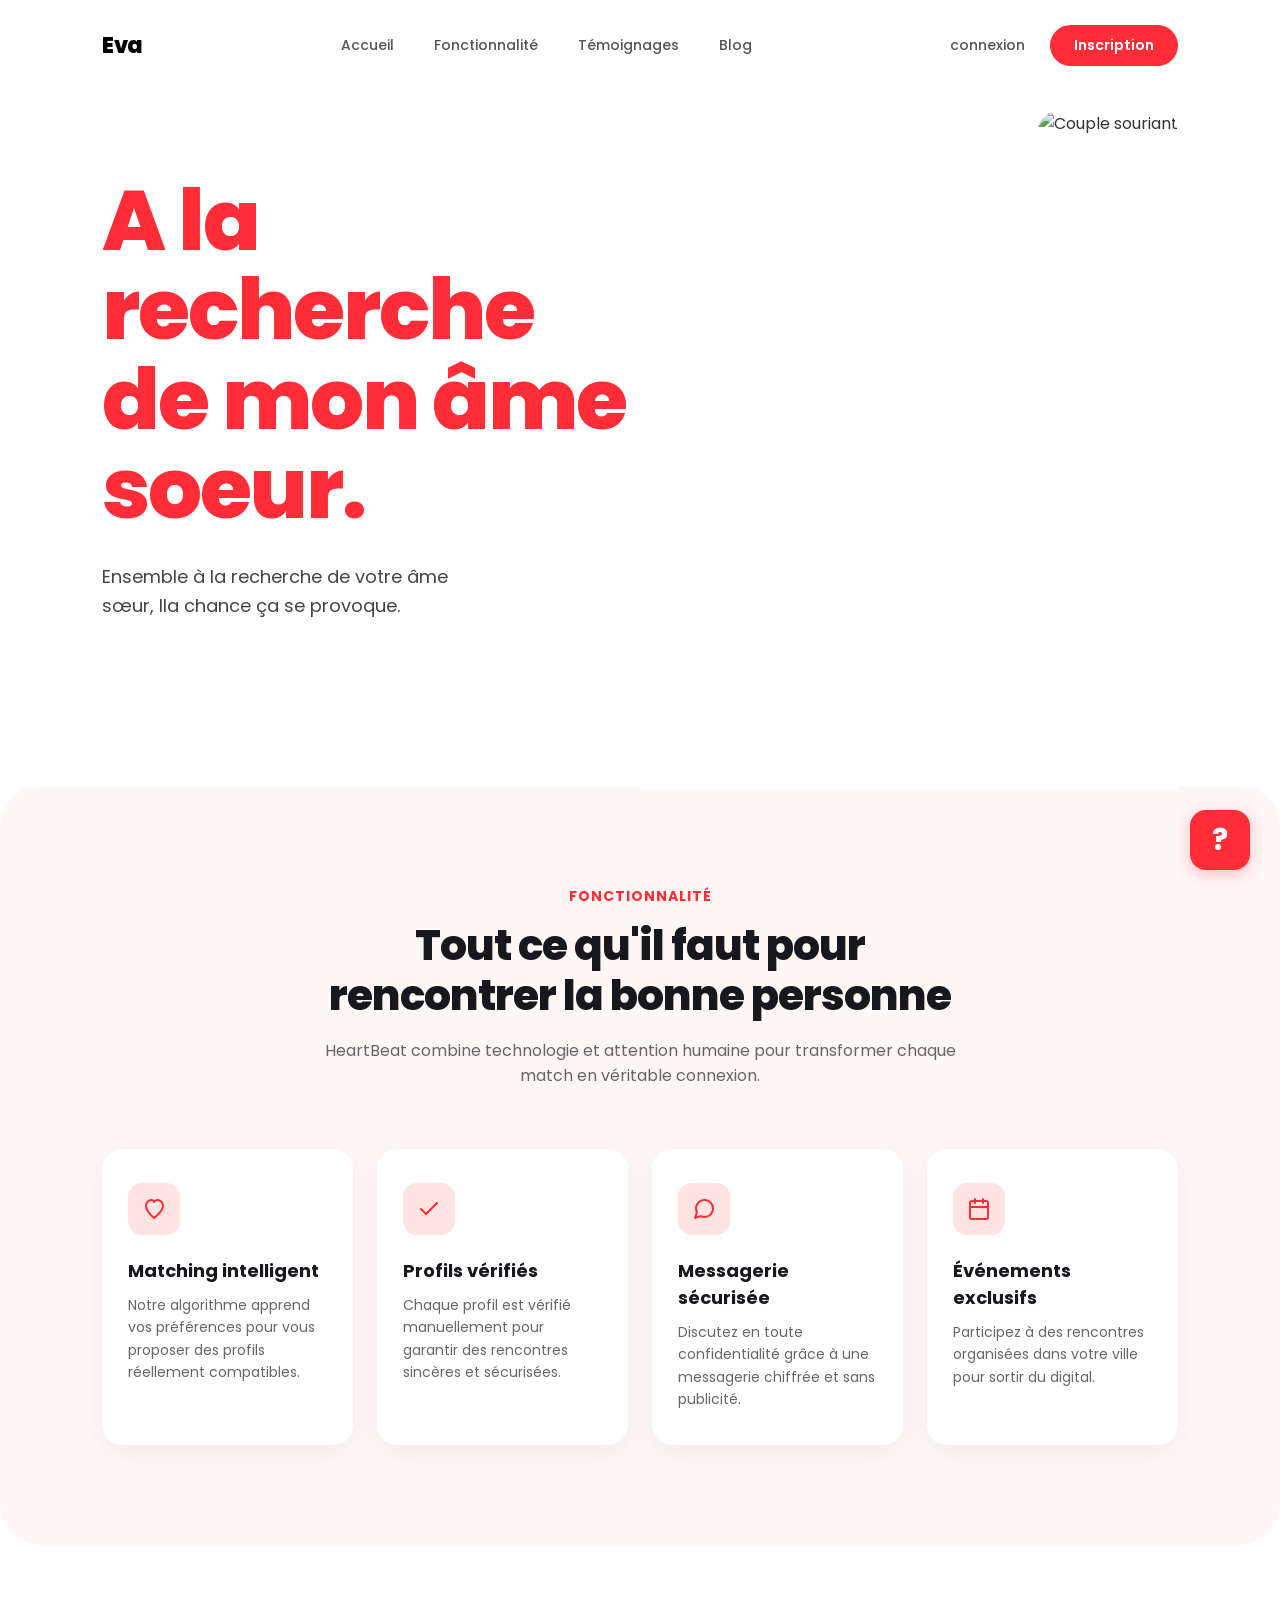
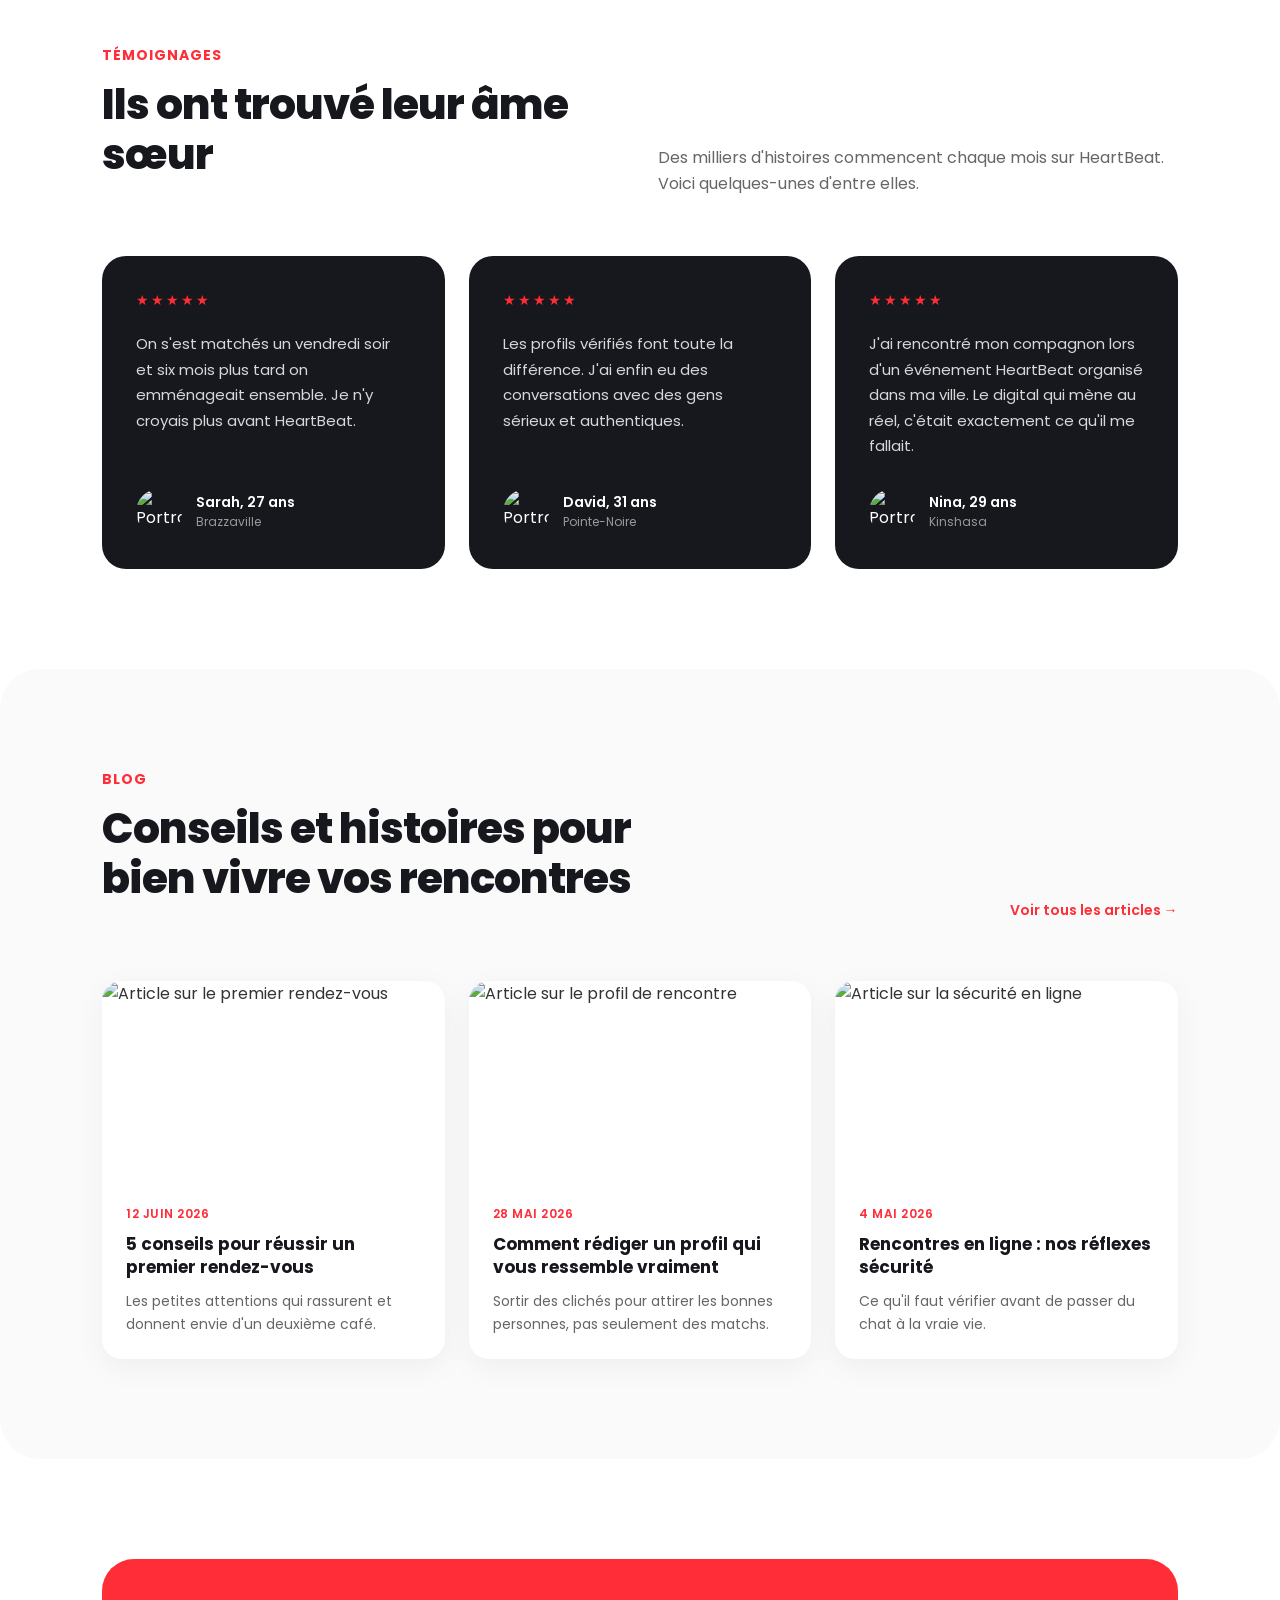
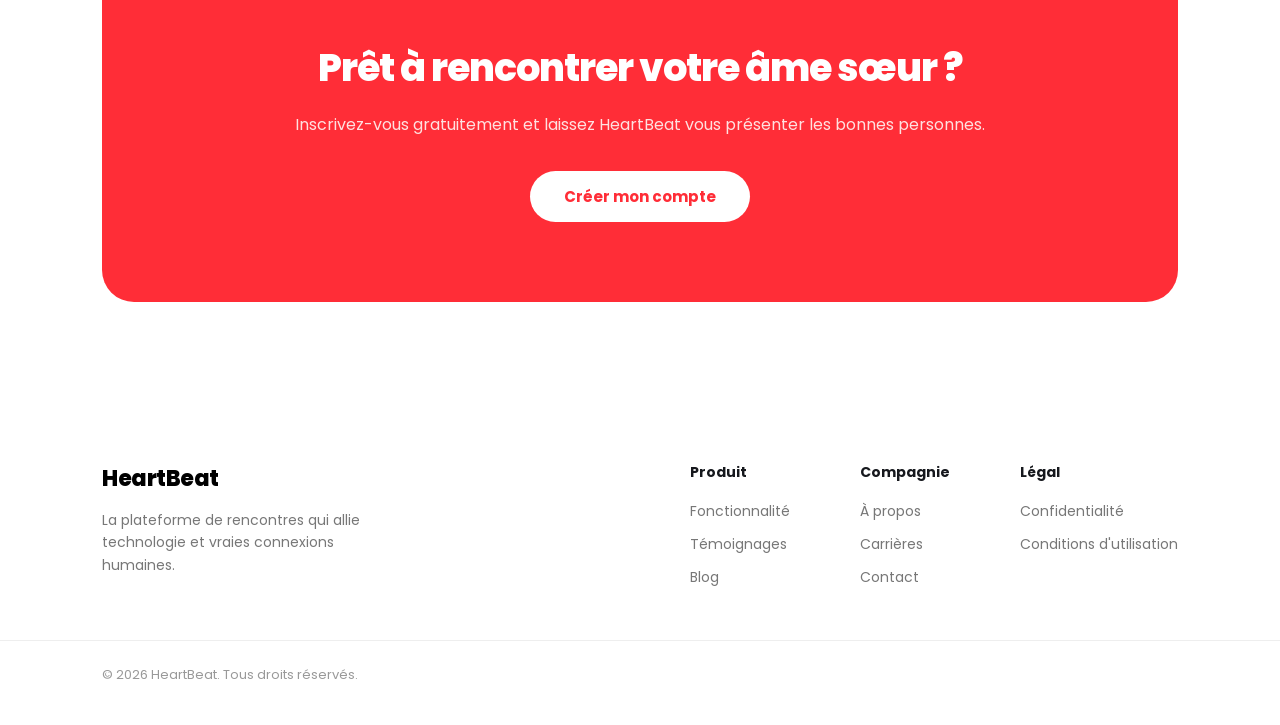
==== index.html @ 888eea22 "Premier commit" ====
<!doctype html>
<html lang="fr">
    <head>
        <meta charset="UTF-8" />
        <meta name="viewport" content="width=device-width, initial-scale=1.0" />
        <title>HeartBeat</title>

        <link rel="preconnect" href="https://fonts.googleapis.com" />
        <link rel="preconnect" href="https://fonts.gstatic.com" crossorigin />
        <link
            href="https://fonts.googleapis.com/css2?family=Poppins:wght@400;500;600;700;800&display=swap"
            rel="stylesheet"
        />

        <style>
            * {
                margin: 0;
                padding: 0;
                box-sizing: border-box;
                font-family: "Poppins", sans-serif;
            }

            html {
                scroll-behavior: smooth;
            }

            body {
                background-color: #ffffff;
                color: #333;
                overflow-x: hidden;
                cursor:
                    url("data:image/svg+xml,%3Csvg xmlns='http://www.w3.org/2000/svg' width='24' height='24' viewBox='0 0 24 24' fill='none' stroke='red' stroke-width='2' stroke-linecap='round' stroke-linejoin='round'%3E%3Cpath transform='rotate(140 12 12)' d='M20.84 4.61a5.5 5.5 0 0 0-7.78 0L12 5.67l-1.06-1.06a5.5 5.5 0 0 0-7.78 7.78l1.06 1.06L12 21.23l7.78-7.78 1.06-1.06a5.5 5.5 0 0 0 0-7.78z'/%3E%3C/svg%3E")
                        2 2,
                    auto, pointer;
            }

            body:active {
                cursor:
                    url("data:image/svg+xml,%3Csvg xmlns='http://www.w3.org/2000/svg' width='24' height='24' viewBox='0 0 24 24' fill='red' stroke='red' stroke-width='2' stroke-linecap='round' stroke-linejoin='round'%3E%3Cpath transform='rotate(140 12 12)' d='M20.84 4.61a5.5 5.5 0 0 0-7.78 0L12 5.67l-1.06-1.06a5.5 5.5 0 0 0-7.78 7.78l1.06 1.06L12 21.23l7.78-7.78 1.06-1.06a5.5 5.5 0 0 0 0-7.78z'/%3E%3C/svg%3E")
                        2 2,
                    auto;
            }

            header {
                display: flex;
                justify-content: space-between;
                align-items: center;
                padding: 25px 8%;
                max-width: 1600px;
                margin: 0 auto;
            }

            .logo {
                font-size: 22px;
                font-weight: 800;
                color: #000;
                letter-spacing: -0.5px;
            }

            .nav-links {
                display: flex;
                gap: 40px;
            }

            .nav-links a {
                text-decoration: none;
                color: #555;
                font-size: 14px;
                font-weight: 500;
                transition: color 0.3s ease;
            }

            .nav-links a:hover {
                color: #ff2d37;
            }

            .auth-buttons {
                display: flex;
                align-items: center;
                gap: 25px;
            }

            .auth-buttons .login {
                text-decoration: none;
                color: #555;
                font-size: 14px;
                font-weight: 500;
            }

            .auth-buttons .signup {
                text-decoration: none;
                background-color: #ff2d37;
                color: #fff;
                padding: 10px 24px;
                border-radius: 30px;
                font-size: 14px;
                font-weight: 600;
                transition: background-color 0.3s ease;
            }

            .auth-buttons .signup:hover {
                background-color: #e0222b;
            }

            .hero {
                display: flex;
                align-items: center;
                justify-content: space-between;
                padding: 20px 8% 0 8%;
                max-width: 1600px;
                margin: 0 auto;
                position: relative;
            }

            .hero-content {
                flex: 1;
                max-width: 600px;
                padding-bottom: 100px;
            }

            .hero-content h1 {
                font-size: 85px;
                font-weight: 800;
                color: #ff2d37;
                line-height: 1.05;
                letter-spacing: -2px;
                margin-bottom: 30px;
            }

            .hero-content p {
                font-size: 18px;
                color: #444;
                line-height: 1.6;
                font-weight: 400;
            }

            .hero-image-container {
                flex: 1;
                display: flex;
                justify-content: flex-end;
                position: relative;
                height: 75vh;
            }

            .hero-image-container img {
                max-height: 100%;
                object-fit: cover;
                content: url("https://cdn-za.icons8.com/neKSgSyXSku7Gi4IZp4KEA/P7L9Jya-h0ueso0XrpA5bQ/Group.png");
                border-radius: 20px;
            }

            .gradient-fade {
                position: absolute;
                bottom: -5px;
                left: 0;
                width: 100%;
                height: 40%;
                background: linear-gradient(
                    to bottom,
                    rgba(255, 255, 255, 0) 0%,
                    rgba(255, 255, 255, 1) 85%
                );
                pointer-events: none;
            }

            .help-button {
                position: fixed;
                bottom: 30px;
                right: 30px;
                width: 60px;
                height: 60px;
                background-color: #ff2d37;
                color: white;
                border-radius: 16px;
                display: flex;
                justify-content: center;
                align-items: center;
                font-size: 30px;
                font-weight: 700;
                cursor: pointer;
                box-shadow: 0 4px 15px rgba(255, 45, 55, 0.3);
                transition: transform 0.2s ease;
                z-index: 50;
            }

            .help-button:hover {
                transform: scale(1.05);
            }

            section {
                max-width: 1600px;
                margin: 0 auto;
                padding: 100px 8%;
            }

            .section-eyebrow {
                color: #ff2d37;
                font-size: 14px;
                font-weight: 700;
                letter-spacing: 1px;
                text-transform: uppercase;
                margin-bottom: 14px;
            }

            .section-title {
                font-size: 42px;
                font-weight: 800;
                color: #16181d;
                letter-spacing: -1px;
                max-width: 620px;
                line-height: 1.2;
                margin-bottom: 16px;
            }

            .section-subtitle {
                font-size: 16px;
                color: #666;
                max-width: 520px;
                line-height: 1.6;
                font-weight: 400;
            }

            .features {
                background-color: #fff6f6;
                border-radius: 40px;
            }

            .features-header {
                text-align: center;
                margin: 0 auto 60px auto;
                display: flex;
                flex-direction: column;
                align-items: center;
            }

            .features-header .section-title,
            .features-header .section-subtitle {
                max-width: 640px;
            }

            .features-grid {
                display: grid;
                grid-template-columns: repeat(4, 1fr);
                gap: 24px;
            }

            .feature-card {
                background-color: #fff;
                border-radius: 20px;
                padding: 34px 26px;
                box-shadow: 0 8px 30px rgba(22, 24, 29, 0.05);
                transition: transform 0.25s ease;
            }

            .feature-card:hover {
                transform: translateY(-6px);
            }

            .feature-icon {
                width: 52px;
                height: 52px;
                border-radius: 14px;
                background-color: #ffe4e2;
                display: flex;
                align-items: center;
                justify-content: center;
                margin-bottom: 22px;
            }

            .feature-icon svg {
                width: 24px;
                height: 24px;
                stroke: #ff2d37;
            }

            .feature-card h3 {
                font-size: 18px;
                font-weight: 700;
                color: #16181d;
                margin-bottom: 10px;
            }

            .feature-card p {
                font-size: 14px;
                color: #666;
                line-height: 1.6;
                font-weight: 400;
            }

            .testimonials-header {
                display: flex;
                justify-content: space-between;
                align-items: flex-end;
                margin-bottom: 60px;
                gap: 20px;
            }

            .testimonials-grid {
                display: grid;
                grid-template-columns: repeat(3, 1fr);
                gap: 24px;
            }

            .testimonial-card {
                background-color: #16181d;
                border-radius: 24px;
                padding: 34px;
                color: #fff;
                display: flex;
                flex-direction: column;
                justify-content: space-between;
            }

            .testimonial-stars {
                color: #ff2d37;
                font-size: 14px;
                letter-spacing: 2px;
                margin-bottom: 20px;
            }

            .testimonial-quote {
                font-size: 15px;
                line-height: 1.7;
                font-weight: 400;
                color: #d7d8da;
                margin-bottom: 30px;
            }

            .testimonial-author {
                display: flex;
                align-items: center;
                gap: 14px;
            }

            .testimonial-author img {
                width: 46px;
                height: 46px;
                border-radius: 50%;
                object-fit: cover;
            }

            .testimonial-author-name {
                font-size: 14px;
                font-weight: 600;
                color: #fff;
            }

            .testimonial-author-role {
                font-size: 12px;
                color: #999;
            }

            .blog {
                background-color: #fafafa;
                border-radius: 40px;
            }

            .blog-header {
                display: flex;
                justify-content: space-between;
                align-items: flex-end;
                margin-bottom: 60px;
                gap: 20px;
            }

            .blog-link {
                text-decoration: none;
                color: #ff2d37;
                font-size: 14px;
                font-weight: 600;
                white-space: nowrap;
            }

            .blog-grid {
                display: grid;
                grid-template-columns: repeat(3, 1fr);
                gap: 24px;
            }

            .blog-card {
                background-color: #fff;
                border-radius: 20px;
                overflow: hidden;
                box-shadow: 0 8px 30px rgba(22, 24, 29, 0.05);
                text-decoration: none;
                color: inherit;
                display: block;
                transition: transform 0.25s ease;
            }

            .blog-card:hover {
                transform: translateY(-6px);
            }

            .blog-card img {
                width: 100%;
                height: 200px;
                object-fit: cover;
                display: block;
            }

            .blog-card-body {
                padding: 24px;
            }

            .blog-date {
                font-size: 12px;
                color: #ff2d37;
                font-weight: 600;
                text-transform: uppercase;
                letter-spacing: 0.5px;
                margin-bottom: 10px;
            }

            .blog-card h3 {
                font-size: 17px;
                font-weight: 700;
                color: #16181d;
                line-height: 1.4;
                margin-bottom: 10px;
            }

            .blog-card p {
                font-size: 14px;
                color: #666;
                line-height: 1.6;
                font-weight: 400;
            }

            .cta {
                background-color: #ff2d37;
                border-radius: 32px;
                padding: 80px 8%;
                text-align: center;
                color: #fff;
            }

            .cta h2 {
                font-size: 38px;
                font-weight: 800;
                letter-spacing: -1px;
                margin-bottom: 16px;
            }

            .cta p {
                font-size: 16px;
                font-weight: 400;
                color: #ffe1e0;
                margin-bottom: 34px;
            }

            .cta .signup {
                text-decoration: none;
                background-color: #fff;
                color: #ff2d37;
                padding: 14px 34px;
                border-radius: 30px;
                font-size: 15px;
                font-weight: 700;
                display: inline-block;
                transition: transform 0.2s ease;
            }

            .cta .signup:hover {
                transform: scale(1.04);
            }

            footer {
                max-width: 1600px;
                margin: 0 auto;
                padding: 60px 8% 40px 8%;
                display: flex;
                justify-content: space-between;
                gap: 40px;
                flex-wrap: wrap;
            }

            .footer-brand {
                max-width: 280px;
            }

            .footer-brand p {
                font-size: 14px;
                color: #777;
                line-height: 1.6;
                margin-top: 14px;
            }

            .footer-columns {
                display: flex;
                gap: 70px;
            }

            .footer-col h4 {
                font-size: 14px;
                font-weight: 700;
                color: #16181d;
                margin-bottom: 18px;
            }

            .footer-col a {
                display: block;
                text-decoration: none;
                color: #777;
                font-size: 14px;
                margin-bottom: 12px;
                font-weight: 400;
            }

            .footer-col a:hover {
                color: #ff2d37;
            }

            .footer-bottom {
                max-width: 1600px;
                margin: 0 auto;
                padding: 24px 8% 40px 8%;
                border-top: 1px solid #eee;
                font-size: 13px;
                color: #999;
            }

            @media (max-width: 1024px) {
                .hero-content h1 {
                    font-size: 60px;
                }
                .hero-image-container {
                    height: 50vh;
                }
                .features-grid {
                    grid-template-columns: repeat(2, 1fr);
                }
                .testimonials-grid {
                    grid-template-columns: 1fr;
                }
                .blog-grid {
                    grid-template-columns: 1fr;
                }
                .section-title {
                    font-size: 32px;
                }
                footer {
                    flex-direction: column;
                }
            }

            @media (max-width: 640px) {
                .features-grid {
                    grid-template-columns: 1fr;
                }
            }
        </style>
    </head>
    <body>
        <header>
            <div class="logo">Eva</div>
            <nav class="nav-links">
                <a href="#accueil">Accueil</a>
                <a href="#fonctionnalite">Fonctionnalité</a>
                <a href="#temoignages">Témoignages</a>
                <a href="#blog">Blog</a>
            </nav>
            <div class="auth-buttons">
                <a href="#" class="login">connexion</a>
                <a href="./src/page/form.html" class="signup">Inscription</a>
            </div>
        </header>

        <main class="hero" id="accueil">
            <div class="hero-content">
                <h1>A la recherche<br />de mon âme<br />soeur.</h1>
                <p>
                    Ensemble à la recherche de votre âme<br />sœur, lla chance
                    ça se provoque.
                </p>
            </div>

            <div class="hero-image-container">
                <img
                    src="https://cdn-za.icons8.com/neKSgSyXSku7Gi4IZp4KEA/P7L9Jya-h0ueso0XrpA5bQ/Group.png"
                    alt="Couple souriant"
                />
                <div class="gradient-fade"></div>
            </div>
        </main>

        <section class="features" id="fonctionnalite">
            <div class="features-header">
                <div class="section-eyebrow">Fonctionnalité</div>
                <h2 class="section-title">
                    Tout ce qu'il faut pour rencontrer la bonne personne
                </h2>
                <p class="section-subtitle">
                    HeartBeat combine technologie et attention humaine pour
                    transformer chaque match en véritable connexion.
                </p>
            </div>

            <div class="features-grid">
                <div class="feature-card">
                    <div class="feature-icon">
                        <svg
                            viewBox="0 0 24 24"
                            fill="none"
                            stroke-width="2"
                            stroke-linecap="round"
                            stroke-linejoin="round"
                        >
                            <path
                                d="M12 21C12 21 4 14.5 4 8.8C4 5.6 6.5 3 9.5 3C11 3 12.3 3.7 12 5C12.7 3.7 14 3 15.5 3C18.5 3 21 5.6 21 8.8C21 14.5 12 21 12 21Z"
                            />
                        </svg>
                    </div>
                    <h3>Matching intelligent</h3>
                    <p>
                        Notre algorithme apprend vos préférences pour vous
                        proposer des profils réellement compatibles.
                    </p>
                </div>

                <div class="feature-card">
                    <div class="feature-icon">
                        <svg
                            viewBox="0 0 24 24"
                            fill="none"
                            stroke-width="2"
                            stroke-linecap="round"
                            stroke-linejoin="round"
                        >
                            <path d="M20 6L9 17L4 12" />
                        </svg>
                    </div>
                    <h3>Profils vérifiés</h3>
                    <p>
                        Chaque profil est vérifié manuellement pour garantir des
                        rencontres sincères et sécurisées.
                    </p>
                </div>

                <div class="feature-card">
                    <div class="feature-icon">
                        <svg
                            viewBox="0 0 24 24"
                            fill="none"
                            stroke-width="2"
                            stroke-linecap="round"
                            stroke-linejoin="round"
                        >
                            <path
                                d="M21 11.5C21.0034 12.8199 20.6951 14.1219 20.1 15.3C19.3944 16.7118 18.3098 17.8992 16.9674 18.7293C15.6251 19.5594 14.0782 19.9994 12.5 20C11.1801 20.0035 9.87812 19.6951 8.7 19.1L3 21L4.9 15.3C4.30493 14.1219 3.99656 12.8199 4 11.5C4.00061 9.92176 4.44061 8.37485 5.27072 7.03258C6.10083 5.6903 7.28825 4.6056 8.7 3.9C9.87812 3.30493 11.1801 2.99656 12.5 3H13C15.0843 3.11499 17.053 3.99476 18.5291 5.47089C20.0052 6.94703 20.885 8.91568 21 11V11.5Z"
                            />
                        </svg>
                    </div>
                    <h3>Messagerie sécurisée</h3>
                    <p>
                        Discutez en toute confidentialité grâce à une messagerie
                        chiffrée et sans publicité.
                    </p>
                </div>

                <div class="feature-card">
                    <div class="feature-icon">
                        <svg
                            viewBox="0 0 24 24"
                            fill="none"
                            stroke-width="2"
                            stroke-linecap="round"
                            stroke-linejoin="round"
                        >
                            <path
                                d="M8 2V6M16 2V6M3.5 10H20.5M5 4H19C20.1046 4 21 4.89543 21 6V20C21 21.1046 20.1046 22 19 22H5C3.89543 22 3 21.1046 3 20V6C3 4.89543 3.89543 4 5 4Z"
                            />
                        </svg>
                    </div>
                    <h3>Événements exclusifs</h3>
                    <p>
                        Participez à des rencontres organisées dans votre ville
                        pour sortir du digital.
                    </p>
                </div>
            </div>
        </section>

        <section id="temoignages">
            <div class="testimonials-header">
                <div>
                    <div class="section-eyebrow">Témoignages</div>
                    <h2 class="section-title">Ils ont trouvé leur âme sœur</h2>
                </div>
                <p class="section-subtitle">
                    Des milliers d'histoires commencent chaque mois sur
                    HeartBeat. Voici quelques-unes d'entre elles.
                </p>
            </div>

            <div class="testimonials-grid">
                <div class="testimonial-card">
                    <div>
                        <div class="testimonial-stars">★★★★★</div>
                        <p class="testimonial-quote">
                            On s'est matchés un vendredi soir et six mois plus
                            tard on emménageait ensemble. Je n'y croyais plus
                            avant HeartBeat.
                        </p>
                    </div>
                    <div class="testimonial-author">
                        <img
                            src="https://i.pravatar.cc/100?img=32"
                            alt="Portrait de Sarah"
                        />
                        <div>
                            <div class="testimonial-author-name">
                                Sarah, 27 ans
                            </div>
                            <div class="testimonial-author-role">
                                Brazzaville
                            </div>
                        </div>
                    </div>
                </div>

                <div class="testimonial-card">
                    <div>
                        <div class="testimonial-stars">★★★★★</div>
                        <p class="testimonial-quote">
                            Les profils vérifiés font toute la différence. J'ai
                            enfin eu des conversations avec des gens sérieux et
                            authentiques.
                        </p>
                    </div>
                    <div class="testimonial-author">
                        <img
                            src="https://i.pravatar.cc/100?img=12"
                            alt="Portrait de David"
                        />
                        <div>
                            <div class="testimonial-author-name">
                                David, 31 ans
                            </div>
                            <div class="testimonial-author-role">
                                Pointe-Noire
                            </div>
                        </div>
                    </div>
                </div>

                <div class="testimonial-card">
                    <div>
                        <div class="testimonial-stars">★★★★★</div>
                        <p class="testimonial-quote">
                            J'ai rencontré mon compagnon lors d'un événement
                            HeartBeat organisé dans ma ville. Le digital qui
                            mène au réel, c'était exactement ce qu'il me
                            fallait.
                        </p>
                    </div>
                    <div class="testimonial-author">
                        <img
                            src="https://i.pravatar.cc/100?img=45"
                            alt="Portrait de Nina"
                        />
                        <div>
                            <div class="testimonial-author-name">
                                Nina, 29 ans
                            </div>
                            <div class="testimonial-author-role">Kinshasa</div>
                        </div>
                    </div>
                </div>
            </div>
        </section>

        <section class="blog" id="blog">
            <div class="blog-header">
                <div>
                    <div class="section-eyebrow">Blog</div>
                    <h2 class="section-title">
                        Conseils et histoires pour bien vivre vos rencontres
                    </h2>
                </div>
                <a href="#" class="blog-link">Voir tous les articles →</a>
            </div>

            <div class="blog-grid">
                <a href="#" class="blog-card">
                    <img
                        src="https://picsum.photos/id/1027/600/400"
                        alt="Article sur le premier rendez-vous"
                    />
                    <div class="blog-card-body">
                        <div class="blog-date">12 juin 2026</div>
                        <h3>5 conseils pour réussir un premier rendez-vous</h3>
                        <p>
                            Les petites attentions qui rassurent et donnent
                            envie d'un deuxième café.
                        </p>
                    </div>
                </a>

                <a href="#" class="blog-card">
                    <img
                        src="https://picsum.photos/id/1074/600/400"
                        alt="Article sur le profil de rencontre"
                    />
                    <div class="blog-card-body">
                        <div class="blog-date">28 mai 2026</div>
                        <h3>
                            Comment rédiger un profil qui vous ressemble
                            vraiment
                        </h3>
                        <p>
                            Sortir des clichés pour attirer les bonnes
                            personnes, pas seulement des matchs.
                        </p>
                    </div>
                </a>

                <a href="#" class="blog-card">
                    <img
                        src="https://picsum.photos/id/1062/600/400"
                        alt="Article sur la sécurité en ligne"
                    />
                    <div class="blog-card-body">
                        <div class="blog-date">4 mai 2026</div>
                        <h3>Rencontres en ligne : nos réflexes sécurité</h3>
                        <p>
                            Ce qu'il faut vérifier avant de passer du chat à la
                            vraie vie.
                        </p>
                    </div>
                </a>
            </div>
        </section>

        <section>
            <div class="cta">
                <h2>Prêt à rencontrer votre âme sœur ?</h2>
                <p>
                    Inscrivez-vous gratuitement et laissez HeartBeat vous
                    présenter les bonnes personnes.
                </p>
                <a href="#" class="signup">Créer mon compte</a>
            </div>
        </section>

        <footer>
            <div class="footer-brand">
                <div class="logo">HeartBeat</div>
                <p>
                    La plateforme de rencontres qui allie technologie et vraies
                    connexions humaines.
                </p>
            </div>

            <div class="footer-columns">
                <div class="footer-col">
                    <h4>Produit</h4>
                    <a href="#fonctionnalite">Fonctionnalité</a>
                    <a href="#temoignages">Témoignages</a>
                    <a href="#blog">Blog</a>
                </div>
                <div class="footer-col">
                    <h4>Compagnie</h4>
                    <a href="#">À propos</a>
                    <a href="#">Carrières</a>
                    <a href="#">Contact</a>
                </div>
                <div class="footer-col">
                    <h4>Légal</h4>
                    <a href="#">Confidentialité</a>
                    <a href="#">Conditions d'utilisation</a>
                </div>
            </div>
        </footer>

        <div class="footer-bottom">©️ 2026 HeartBeat. Tous droits réservés.</div>

        <div class="help-button">?</div>
    </body>
</html>
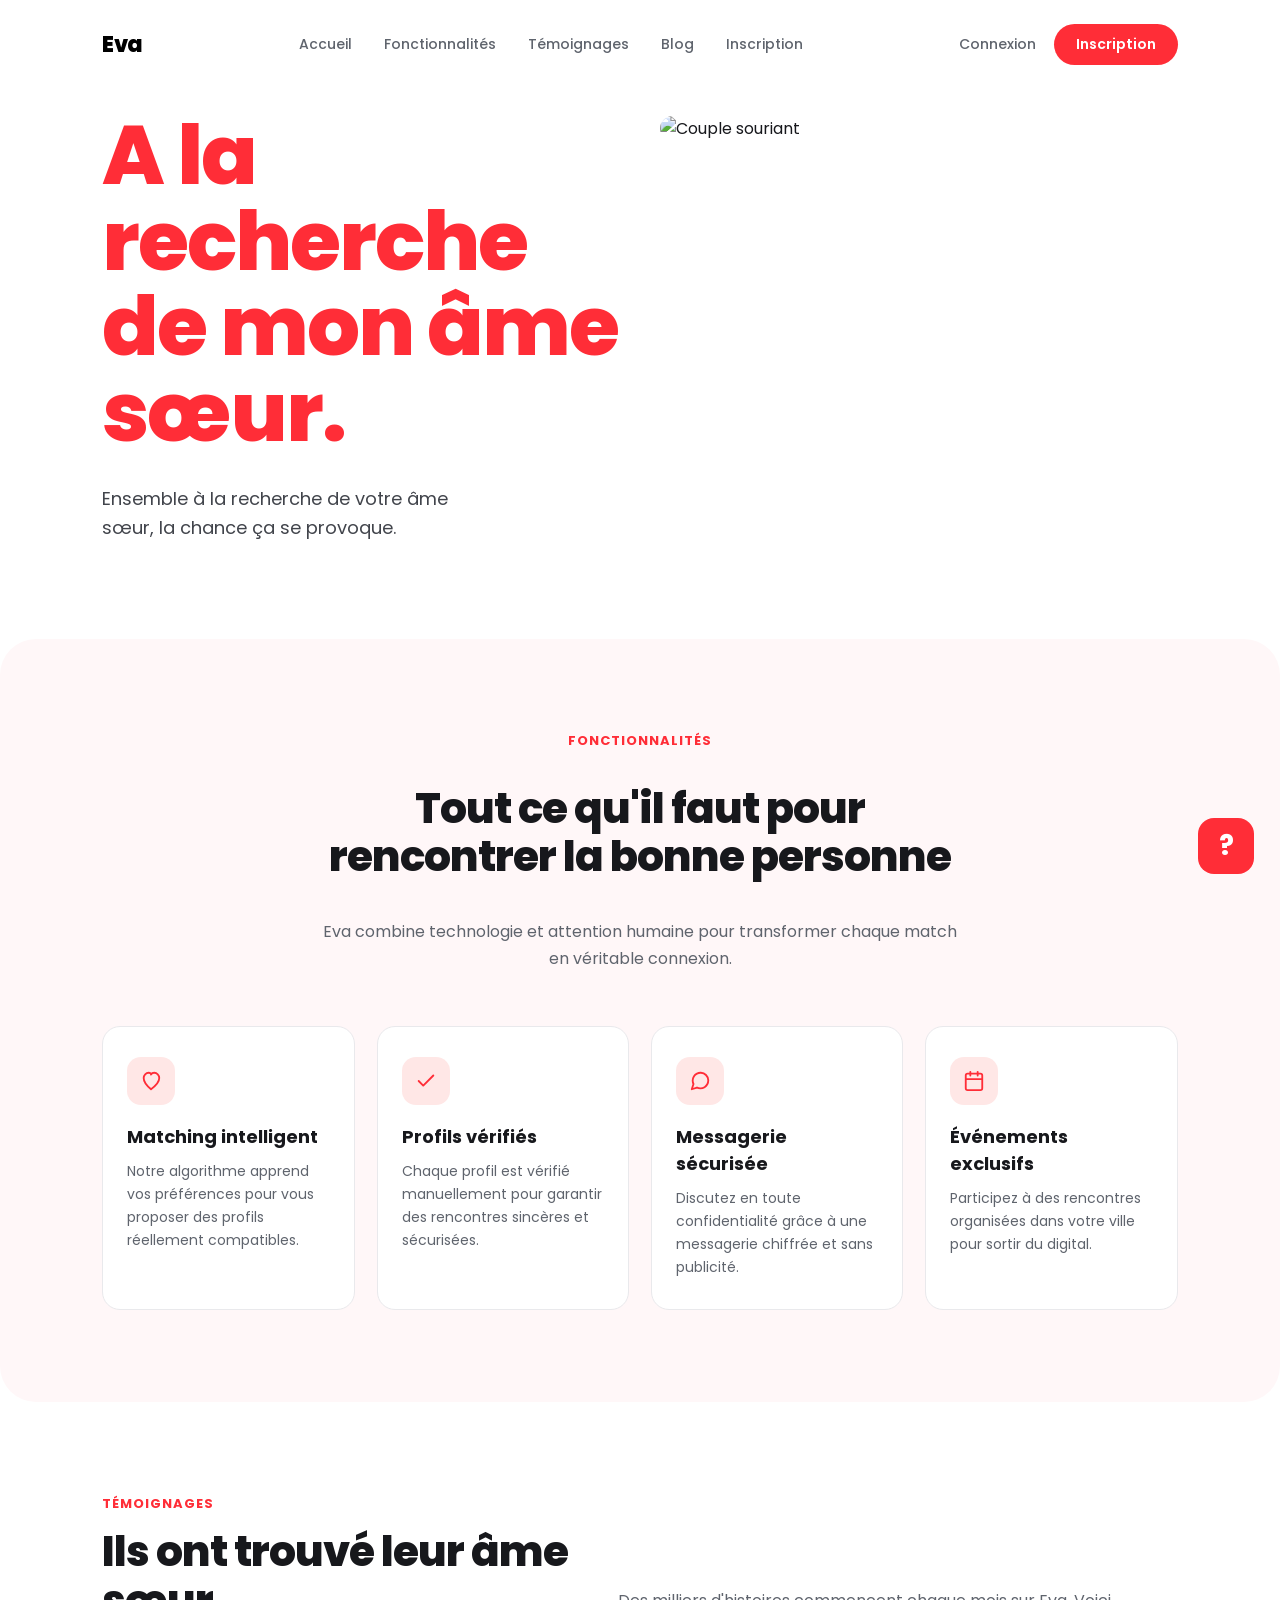
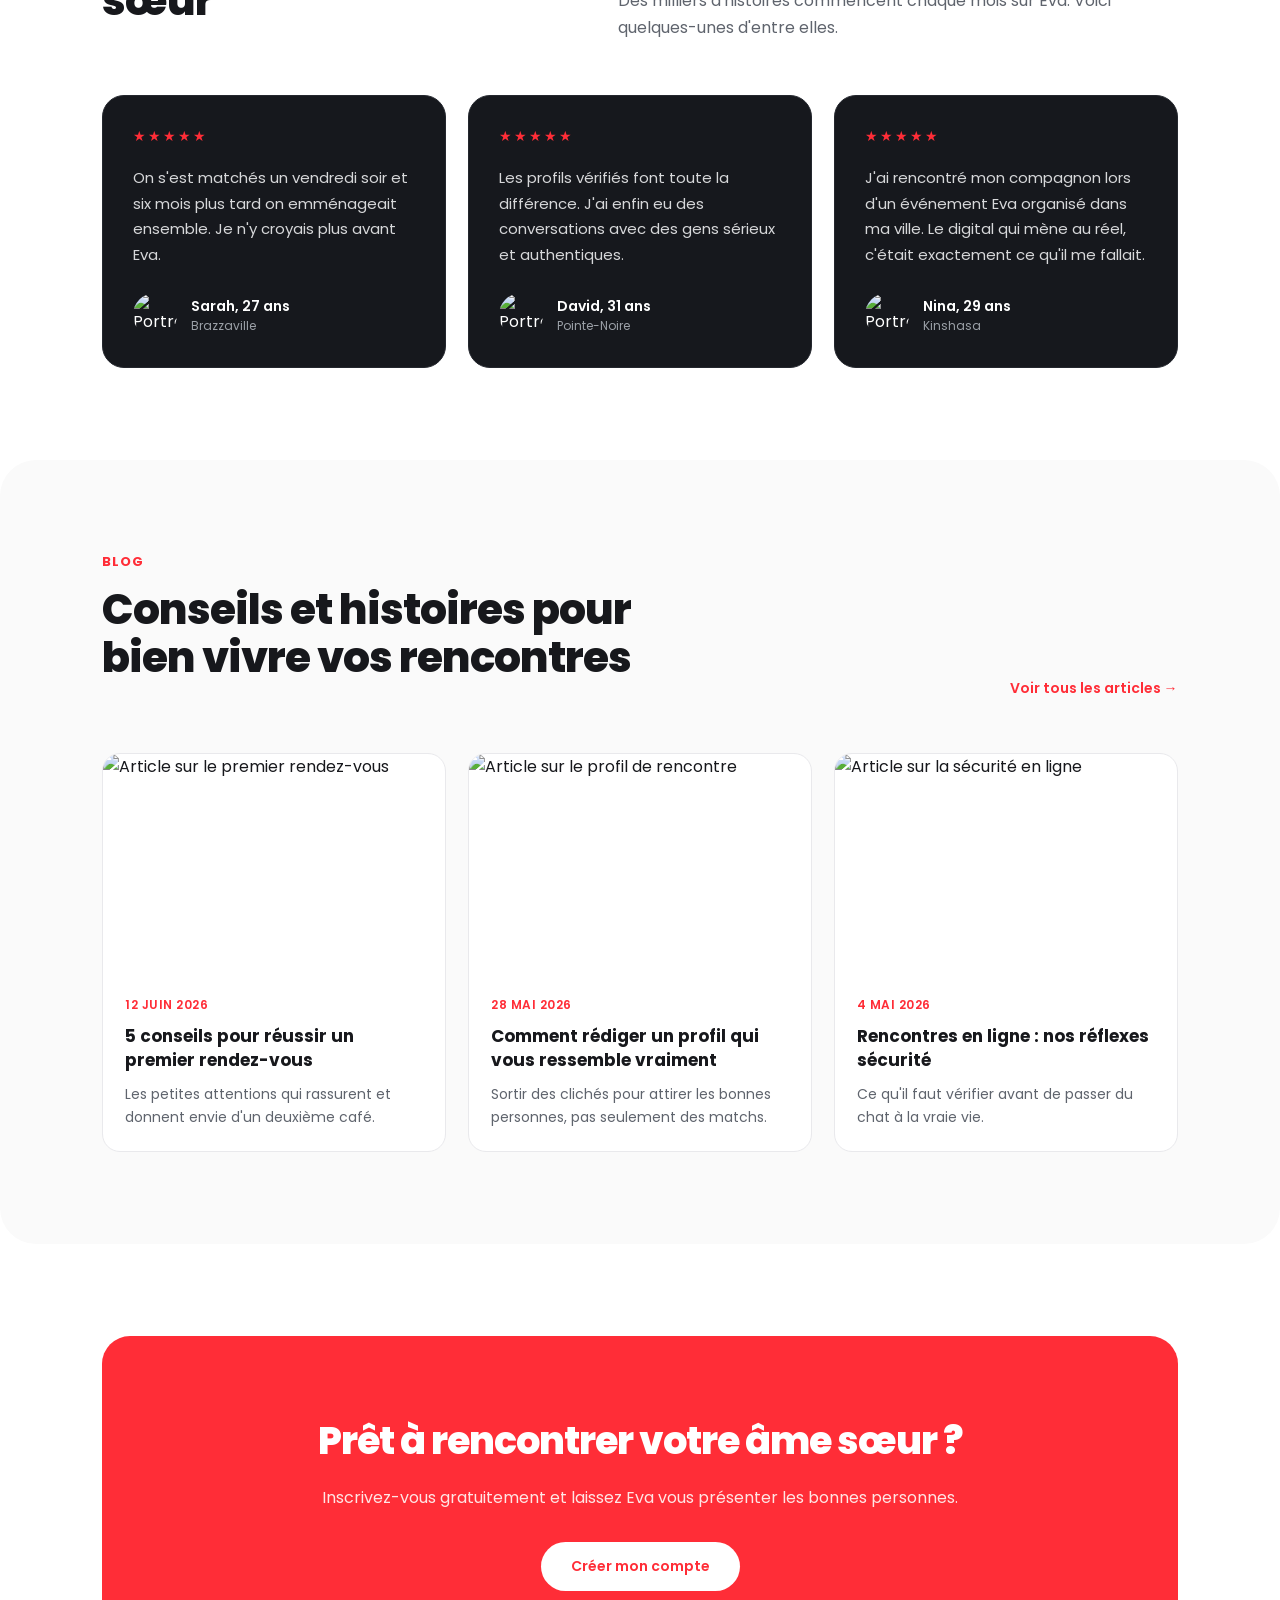
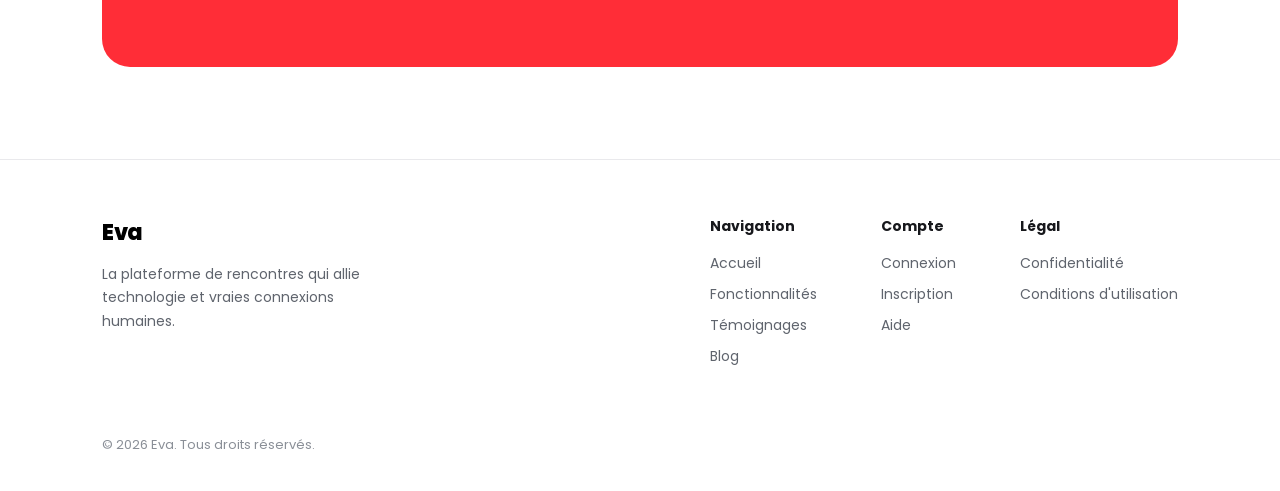
==== commit 109411cd: "V2 du site de rencontre" ====
--- a/index.html
+++ b/index.html
@@ -1,880 +1,303 @@
 <!doctype html>
 <html lang="fr">
-    <head>
-        <meta charset="UTF-8" />
-        <meta name="viewport" content="width=device-width, initial-scale=1.0" />
-        <title>HeartBeat</title>
-
-        <link rel="preconnect" href="https://fonts.googleapis.com" />
-        <link rel="preconnect" href="https://fonts.gstatic.com" crossorigin />
-        <link
-            href="https://fonts.googleapis.com/css2?family=Poppins:wght@400;500;600;700;800&display=swap"
-            rel="stylesheet"
-        />
-
-        <style>
-            * {
-                margin: 0;
-                padding: 0;
-                box-sizing: border-box;
-                font-family: "Poppins", sans-serif;
-            }
-
-            html {
-                scroll-behavior: smooth;
-            }
-
-            body {
-                background-color: #ffffff;
-                color: #333;
-                overflow-x: hidden;
-                cursor:
-                    url("data:image/svg+xml,%3Csvg xmlns='http://www.w3.org/2000/svg' width='24' height='24' viewBox='0 0 24 24' fill='none' stroke='red' stroke-width='2' stroke-linecap='round' stroke-linejoin='round'%3E%3Cpath transform='rotate(140 12 12)' d='M20.84 4.61a5.5 5.5 0 0 0-7.78 0L12 5.67l-1.06-1.06a5.5 5.5 0 0 0-7.78 7.78l1.06 1.06L12 21.23l7.78-7.78 1.06-1.06a5.5 5.5 0 0 0 0-7.78z'/%3E%3C/svg%3E")
-                        2 2,
-                    auto, pointer;
-            }
-
-            body:active {
-                cursor:
-                    url("data:image/svg+xml,%3Csvg xmlns='http://www.w3.org/2000/svg' width='24' height='24' viewBox='0 0 24 24' fill='red' stroke='red' stroke-width='2' stroke-linecap='round' stroke-linejoin='round'%3E%3Cpath transform='rotate(140 12 12)' d='M20.84 4.61a5.5 5.5 0 0 0-7.78 0L12 5.67l-1.06-1.06a5.5 5.5 0 0 0-7.78 7.78l1.06 1.06L12 21.23l7.78-7.78 1.06-1.06a5.5 5.5 0 0 0 0-7.78z'/%3E%3C/svg%3E")
-                        2 2,
-                    auto;
-            }
-
-            header {
-                display: flex;
-                justify-content: space-between;
-                align-items: center;
-                padding: 25px 8%;
-                max-width: 1600px;
-                margin: 0 auto;
-            }
-
-            .logo {
-                font-size: 22px;
-                font-weight: 800;
-                color: #000;
-                letter-spacing: -0.5px;
-            }
-
-            .nav-links {
-                display: flex;
-                gap: 40px;
-            }
-
-            .nav-links a {
-                text-decoration: none;
-                color: #555;
-                font-size: 14px;
-                font-weight: 500;
-                transition: color 0.3s ease;
-            }
-
-            .nav-links a:hover {
-                color: #ff2d37;
-            }
-
-            .auth-buttons {
-                display: flex;
-                align-items: center;
-                gap: 25px;
-            }
-
-            .auth-buttons .login {
-                text-decoration: none;
-                color: #555;
-                font-size: 14px;
-                font-weight: 500;
-            }
-
-            .auth-buttons .signup {
-                text-decoration: none;
-                background-color: #ff2d37;
-                color: #fff;
-                padding: 10px 24px;
-                border-radius: 30px;
-                font-size: 14px;
-                font-weight: 600;
-                transition: background-color 0.3s ease;
-            }
-
-            .auth-buttons .signup:hover {
-                background-color: #e0222b;
-            }
-
-            .hero {
-                display: flex;
-                align-items: center;
-                justify-content: space-between;
-                padding: 20px 8% 0 8%;
-                max-width: 1600px;
-                margin: 0 auto;
-                position: relative;
-            }
-
-            .hero-content {
-                flex: 1;
-                max-width: 600px;
-                padding-bottom: 100px;
-            }
-
-            .hero-content h1 {
-                font-size: 85px;
-                font-weight: 800;
-                color: #ff2d37;
-                line-height: 1.05;
-                letter-spacing: -2px;
-                margin-bottom: 30px;
-            }
-
-            .hero-content p {
-                font-size: 18px;
-                color: #444;
-                line-height: 1.6;
-                font-weight: 400;
-            }
-
-            .hero-image-container {
-                flex: 1;
-                display: flex;
-                justify-content: flex-end;
-                position: relative;
-                height: 75vh;
-            }
-
-            .hero-image-container img {
-                max-height: 100%;
-                object-fit: cover;
-                content: url("https://cdn-za.icons8.com/neKSgSyXSku7Gi4IZp4KEA/P7L9Jya-h0ueso0XrpA5bQ/Group.png");
-                border-radius: 20px;
-            }
-
-            .gradient-fade {
-                position: absolute;
-                bottom: -5px;
-                left: 0;
-                width: 100%;
-                height: 40%;
-                background: linear-gradient(
-                    to bottom,
-                    rgba(255, 255, 255, 0) 0%,
-                    rgba(255, 255, 255, 1) 85%
-                );
-                pointer-events: none;
-            }
-
-            .help-button {
-                position: fixed;
-                bottom: 30px;
-                right: 30px;
-                width: 60px;
-                height: 60px;
-                background-color: #ff2d37;
-                color: white;
-                border-radius: 16px;
-                display: flex;
-                justify-content: center;
-                align-items: center;
-                font-size: 30px;
-                font-weight: 700;
-                cursor: pointer;
-                box-shadow: 0 4px 15px rgba(255, 45, 55, 0.3);
-                transition: transform 0.2s ease;
-                z-index: 50;
-            }
-
-            .help-button:hover {
-                transform: scale(1.05);
-            }
-
-            section {
-                max-width: 1600px;
-                margin: 0 auto;
-                padding: 100px 8%;
-            }
-
-            .section-eyebrow {
-                color: #ff2d37;
-                font-size: 14px;
-                font-weight: 700;
-                letter-spacing: 1px;
-                text-transform: uppercase;
-                margin-bottom: 14px;
-            }
-
-            .section-title {
-                font-size: 42px;
-                font-weight: 800;
-                color: #16181d;
-                letter-spacing: -1px;
-                max-width: 620px;
-                line-height: 1.2;
-                margin-bottom: 16px;
-            }
-
-            .section-subtitle {
-                font-size: 16px;
-                color: #666;
-                max-width: 520px;
-                line-height: 1.6;
-                font-weight: 400;
-            }
-
-            .features {
-                background-color: #fff6f6;
-                border-radius: 40px;
-            }
-
-            .features-header {
-                text-align: center;
-                margin: 0 auto 60px auto;
-                display: flex;
-                flex-direction: column;
-                align-items: center;
-            }
-
-            .features-header .section-title,
-            .features-header .section-subtitle {
-                max-width: 640px;
-            }
-
-            .features-grid {
-                display: grid;
-                grid-template-columns: repeat(4, 1fr);
-                gap: 24px;
-            }
-
-            .feature-card {
-                background-color: #fff;
-                border-radius: 20px;
-                padding: 34px 26px;
-                box-shadow: 0 8px 30px rgba(22, 24, 29, 0.05);
-                transition: transform 0.25s ease;
-            }
-
-            .feature-card:hover {
-                transform: translateY(-6px);
-            }
-
-            .feature-icon {
-                width: 52px;
-                height: 52px;
-                border-radius: 14px;
-                background-color: #ffe4e2;
-                display: flex;
-                align-items: center;
-                justify-content: center;
-                margin-bottom: 22px;
-            }
-
-            .feature-icon svg {
-                width: 24px;
-                height: 24px;
-                stroke: #ff2d37;
-            }
-
-            .feature-card h3 {
-                font-size: 18px;
-                font-weight: 700;
-                color: #16181d;
-                margin-bottom: 10px;
-            }
-
-            .feature-card p {
-                font-size: 14px;
-                color: #666;
-                line-height: 1.6;
-                font-weight: 400;
-            }
-
-            .testimonials-header {
-                display: flex;
-                justify-content: space-between;
-                align-items: flex-end;
-                margin-bottom: 60px;
-                gap: 20px;
-            }
-
-            .testimonials-grid {
-                display: grid;
-                grid-template-columns: repeat(3, 1fr);
-                gap: 24px;
-            }
-
-            .testimonial-card {
-                background-color: #16181d;
-                border-radius: 24px;
-                padding: 34px;
-                color: #fff;
-                display: flex;
-                flex-direction: column;
-                justify-content: space-between;
-            }
-
-            .testimonial-stars {
-                color: #ff2d37;
-                font-size: 14px;
-                letter-spacing: 2px;
-                margin-bottom: 20px;
-            }
-
-            .testimonial-quote {
-                font-size: 15px;
-                line-height: 1.7;
-                font-weight: 400;
-                color: #d7d8da;
-                margin-bottom: 30px;
-            }
-
-            .testimonial-author {
-                display: flex;
-                align-items: center;
-                gap: 14px;
-            }
-
-            .testimonial-author img {
-                width: 46px;
-                height: 46px;
-                border-radius: 50%;
-                object-fit: cover;
-            }
-
-            .testimonial-author-name {
-                font-size: 14px;
-                font-weight: 600;
-                color: #fff;
-            }
-
-            .testimonial-author-role {
-                font-size: 12px;
-                color: #999;
-            }
-
-            .blog {
-                background-color: #fafafa;
-                border-radius: 40px;
-            }
-
-            .blog-header {
-                display: flex;
-                justify-content: space-between;
-                align-items: flex-end;
-                margin-bottom: 60px;
-                gap: 20px;
-            }
-
-            .blog-link {
-                text-decoration: none;
-                color: #ff2d37;
-                font-size: 14px;
-                font-weight: 600;
-                white-space: nowrap;
-            }
-
-            .blog-grid {
-                display: grid;
-                grid-template-columns: repeat(3, 1fr);
-                gap: 24px;
-            }
-
-            .blog-card {
-                background-color: #fff;
-                border-radius: 20px;
-                overflow: hidden;
-                box-shadow: 0 8px 30px rgba(22, 24, 29, 0.05);
-                text-decoration: none;
-                color: inherit;
-                display: block;
-                transition: transform 0.25s ease;
-            }
-
-            .blog-card:hover {
-                transform: translateY(-6px);
-            }
-
-            .blog-card img {
-                width: 100%;
-                height: 200px;
-                object-fit: cover;
-                display: block;
-            }
-
-            .blog-card-body {
-                padding: 24px;
-            }
-
-            .blog-date {
-                font-size: 12px;
-                color: #ff2d37;
-                font-weight: 600;
-                text-transform: uppercase;
-                letter-spacing: 0.5px;
-                margin-bottom: 10px;
-            }
-
-            .blog-card h3 {
-                font-size: 17px;
-                font-weight: 700;
-                color: #16181d;
-                line-height: 1.4;
-                margin-bottom: 10px;
-            }
-
-            .blog-card p {
-                font-size: 14px;
-                color: #666;
-                line-height: 1.6;
-                font-weight: 400;
-            }
-
-            .cta {
-                background-color: #ff2d37;
-                border-radius: 32px;
-                padding: 80px 8%;
-                text-align: center;
-                color: #fff;
-            }
-
-            .cta h2 {
-                font-size: 38px;
-                font-weight: 800;
-                letter-spacing: -1px;
-                margin-bottom: 16px;
-            }
-
-            .cta p {
-                font-size: 16px;
-                font-weight: 400;
-                color: #ffe1e0;
-                margin-bottom: 34px;
-            }
-
-            .cta .signup {
-                text-decoration: none;
-                background-color: #fff;
-                color: #ff2d37;
-                padding: 14px 34px;
-                border-radius: 30px;
-                font-size: 15px;
-                font-weight: 700;
-                display: inline-block;
-                transition: transform 0.2s ease;
-            }
-
-            .cta .signup:hover {
-                transform: scale(1.04);
-            }
-
-            footer {
-                max-width: 1600px;
-                margin: 0 auto;
-                padding: 60px 8% 40px 8%;
-                display: flex;
-                justify-content: space-between;
-                gap: 40px;
-                flex-wrap: wrap;
-            }
-
-            .footer-brand {
-                max-width: 280px;
-            }
-
-            .footer-brand p {
-                font-size: 14px;
-                color: #777;
-                line-height: 1.6;
-                margin-top: 14px;
-            }
-
-            .footer-columns {
-                display: flex;
-                gap: 70px;
-            }
-
-            .footer-col h4 {
-                font-size: 14px;
-                font-weight: 700;
-                color: #16181d;
-                margin-bottom: 18px;
-            }
-
-            .footer-col a {
-                display: block;
-                text-decoration: none;
-                color: #777;
-                font-size: 14px;
-                margin-bottom: 12px;
-                font-weight: 400;
-            }
-
-            .footer-col a:hover {
-                color: #ff2d37;
-            }
-
-            .footer-bottom {
-                max-width: 1600px;
-                margin: 0 auto;
-                padding: 24px 8% 40px 8%;
-                border-top: 1px solid #eee;
-                font-size: 13px;
-                color: #999;
-            }
-
-            @media (max-width: 1024px) {
-                .hero-content h1 {
-                    font-size: 60px;
-                }
-                .hero-image-container {
-                    height: 50vh;
-                }
-                .features-grid {
-                    grid-template-columns: repeat(2, 1fr);
-                }
-                .testimonials-grid {
-                    grid-template-columns: 1fr;
-                }
-                .blog-grid {
-                    grid-template-columns: 1fr;
-                }
-                .section-title {
-                    font-size: 32px;
-                }
-                footer {
-                    flex-direction: column;
-                }
-            }
-
-            @media (max-width: 640px) {
-                .features-grid {
-                    grid-template-columns: 1fr;
-                }
-            }
-        </style>
-    </head>
-    <body>
-        <header>
+
+<head>
+    <meta charset="UTF-8" />
+    <meta name="viewport" content="width=device-width, initial-scale=1.0" />
+    <title>Eva</title>
+
+    <link rel="preconnect" href="https://fonts.googleapis.com" />
+    <link rel="preconnect" href="https://fonts.gstatic.com" crossorigin />
+    <link href="https://fonts.googleapis.com/css2?family=Poppins:wght@400;500;600;700;800&display=swap"
+        rel="stylesheet" />
+    <link rel="stylesheet" href="src/css/style.css" />
+</head>
+
+<body>
+    <header class="site-header">
+        <div class="logo">Eva</div>
+        <nav class="nav-links">
+            <a href="#accueil">Accueil</a>
+            <a href="src/page/fonctionnalites.html">Fonctionnalités</a>
+            <a href="src/page/comments.html">Témoignages</a>
+            <a href="src/page/blog.html">Blog</a>
+            <a href="src/page/form.html">Inscription</a>
+        </nav>
+        <div class="auth-buttons">
+            <a href="src/page/login.html" class="login">Connexion</a>
+            <a href="src/page/form.html" class="signup">Inscription</a>
+        </div>
+    </header>
+
+    <main class="hero" id="accueil">
+        <div class="hero-content">
+            <h1>A la recherche de mon âme sœur.</h1>
+            <p>
+                Ensemble à la recherche de votre âme<br />sœur, la chance ça se
+                provoque.
+            </p>
+        </div>
+
+        <div class="hero-image-container">
+            <img src="https://cdn-za.icons8.com/neKSgSyXSku7Gi4IZp4KEA/P7L9Jya-h0ueso0XrpA5bQ/Group.png"
+                alt="Couple souriant" />
+            <div class="gradient-fade"></div>
+        </div>
+    </main>
+
+    <section class="features" id="fonctionnalite">
+        <div class="features-header">
+            <div class="section-eyebrow">Fonctionnalités</div>
+            <h2 class="section-title">
+                Tout ce qu'il faut pour rencontrer la bonne personne
+            </h2>
+            <p class="section-subtitle">
+                Eva combine technologie et attention humaine pour
+                transformer chaque match en véritable connexion.
+            </p>
+        </div>
+
+        <div class="features-grid">
+            <div class="feature-card">
+                <div class="feature-icon">
+                    <svg viewBox="0 0 24 24" fill="none" stroke-width="2" stroke-linecap="round"
+                        stroke-linejoin="round">
+                        <path
+                            d="M12 21C12 21 4 14.5 4 8.8C4 5.6 6.5 3 9.5 3C11 3 12.3 3.7 12 5C12.7 3.7 14 3 15.5 3C18.5 3 21 5.6 21 8.8C21 14.5 12 21 12 21Z" />
+                    </svg>
+                </div>
+                <h3>Matching intelligent</h3>
+                <p>
+                    Notre algorithme apprend vos préférences pour vous proposer
+                    des profils réellement compatibles.
+                </p>
+            </div>
+
+            <div class="feature-card">
+                <div class="feature-icon">
+                    <svg viewBox="0 0 24 24" fill="none" stroke-width="2" stroke-linecap="round"
+                        stroke-linejoin="round">
+                        <path d="M20 6L9 17L4 12" />
+                    </svg>
+                </div>
+                <h3>Profils vérifiés</h3>
+                <p>
+                    Chaque profil est vérifié manuellement pour garantir des
+                    rencontres sincères et sécurisées.
+                </p>
+            </div>
+
+            <div class="feature-card">
+                <div class="feature-icon">
+                    <svg viewBox="0 0 24 24" fill="none" stroke-width="2" stroke-linecap="round"
+                        stroke-linejoin="round">
+                        <path
+                            d="M21 11.5C21.0034 12.8199 20.6951 14.1219 20.1 15.3C19.3944 16.7118 18.3098 17.8992 16.9674 18.7293C15.6251 19.5594 14.0782 19.9994 12.5 20C11.1801 20.0035 9.87812 19.6951 8.7 19.1L3 21L4.9 15.3C4.30493 14.1219 3.99656 12.8199 4 11.5C4.00061 9.92176 4.44061 8.37485 5.27072 7.03258C6.10083 5.6903 7.28825 4.6056 8.7 3.9C9.87812 3.30493 11.1801 2.99656 12.5 3H13C15.0843 3.11499 17.053 3.99476 18.5291 5.47089C20.0052 6.94703 20.885 8.91568 21 11V11.5Z" />
+                    </svg>
+                </div>
+                <h3>Messagerie sécurisée</h3>
+                <p>
+                    Discutez en toute confidentialité grâce à une messagerie
+                    chiffrée et sans publicité.
+                </p>
+            </div>
+
+            <div class="feature-card">
+                <div class="feature-icon">
+                    <svg viewBox="0 0 24 24" fill="none" stroke-width="2" stroke-linecap="round"
+                        stroke-linejoin="round">
+                        <path
+                            d="M8 2V6M16 2V6M3.5 10H20.5M5 4H19C20.1046 4 21 4.89543 21 6V20C21 21.1046 20.1046 22 19 22H5C3.89543 22 3 21.1046 3 20V6C3 4.89543 3.89543 4 5 4Z" />
+                    </svg>
+                </div>
+                <h3>Événements exclusifs</h3>
+                <p>
+                    Participez à des rencontres organisées dans votre ville pour
+                    sortir du digital.
+                </p>
+            </div>
+        </div>
+    </section>
+
+    <section id="temoignages">
+        <div class="testimonials-header">
+            <div>
+                <div class="section-eyebrow">Témoignages</div>
+                <h2 class="section-title">Ils ont trouvé leur âme sœur</h2>
+            </div>
+            <p class="section-subtitle">
+                Des milliers d'histoires commencent chaque mois sur Eva.
+                Voici quelques-unes d'entre elles.
+            </p>
+        </div>
+
+        <div class="testimonials-grid">
+            <div class="testimonial-card">
+                <div>
+                    <div class="testimonial-stars">★★★★★</div>
+                    <p class="testimonial-quote">
+                        On s'est matchés un vendredi soir et six mois plus tard on
+                        emménageait ensemble. Je n'y croyais plus avant Eva.
+                    </p>
+                </div>
+                <div class="testimonial-author">
+                    <img src="https://i.pravatar.cc/100?img=32" alt="Portrait de Sarah" />
+                    <div>
+                        <div class="testimonial-author-name">Sarah, 27 ans</div>
+                        <div class="testimonial-author-role">Brazzaville</div>
+                    </div>
+                </div>
+            </div>
+
+            <div class="testimonial-card">
+                <div>
+                    <div class="testimonial-stars">★★★★★</div>
+                    <p class="testimonial-quote">
+                        Les profils vérifiés font toute la différence. J'ai enfin
+                        eu des conversations avec des gens sérieux et authentiques.
+                    </p>
+                </div>
+                <div class="testimonial-author">
+                    <img src="https://i.pravatar.cc/100?img=12" alt="Portrait de David" />
+                    <div>
+                        <div class="testimonial-author-name">David, 31 ans</div>
+                        <div class="testimonial-author-role">Pointe-Noire</div>
+                    </div>
+                </div>
+            </div>
+
+            <div class="testimonial-card">
+                <div>
+                    <div class="testimonial-stars">★★★★★</div>
+                    <p class="testimonial-quote">
+                        J'ai rencontré mon compagnon lors d'un événement Eva
+                        organisé dans ma ville. Le digital qui mène au réel, c'était
+                        exactement ce qu'il me fallait.
+                    </p>
+                </div>
+                <div class="testimonial-author">
+                    <img src="https://i.pravatar.cc/100?img=45" alt="Portrait de Nina" />
+                    <div>
+                        <div class="testimonial-author-name">Nina, 29 ans</div>
+                        <div class="testimonial-author-role">Kinshasa</div>
+                    </div>
+                </div>
+            </div>
+        </div>
+    </section>
+
+    <section class="blog" id="blog">
+        <div class="blog-header">
+            <div>
+                <div class="section-eyebrow">Blog</div>
+                <h2 class="section-title">
+                    Conseils et histoires pour bien vivre vos rencontres
+                </h2>
+            </div>
+            <a href="src/page/blog.html" class="blog-link">Voir tous les articles →</a>
+        </div>
+
+        <div class="blog-grid">
+            <a href="src/page/blog.html" class="blog-card">
+                <img src="https://picsum.photos/id/1027/600/400" alt="Article sur le premier rendez-vous" />
+                <div class="blog-card-body">
+                    <div class="blog-date">12 juin 2026</div>
+                    <h3>5 conseils pour réussir un premier rendez-vous</h3>
+                    <p>
+                        Les petites attentions qui rassurent et donnent envie d'un
+                        deuxième café.
+                    </p>
+                </div>
+            </a>
+
+            <a href="src/page/blog.html" class="blog-card">
+                <img src="https://picsum.photos/id/1074/600/400" alt="Article sur le profil de rencontre" />
+                <div class="blog-card-body">
+                    <div class="blog-date">28 mai 2026</div>
+                    <h3>
+                        Comment rédiger un profil qui vous ressemble vraiment
+                    </h3>
+                    <p>
+                        Sortir des clichés pour attirer les bonnes personnes, pas
+                        seulement des matchs.
+                    </p>
+                </div>
+            </a>
+
+            <a href="src/page/blog.html" class="blog-card">
+                <img src="https://picsum.photos/id/1062/600/400" alt="Article sur la sécurité en ligne" />
+                <div class="blog-card-body">
+                    <div class="blog-date">4 mai 2026</div>
+                    <h3>Rencontres en ligne : nos réflexes sécurité</h3>
+                    <p>
+                        Ce qu'il faut vérifier avant de passer du chat à la vraie
+                        vie.
+                    </p>
+                </div>
+            </a>
+        </div>
+    </section>
+
+    <section>
+        <div class="cta">
+            <h2>Prêt à rencontrer votre âme sœur ?</h2>
+            <p>
+                Inscrivez-vous gratuitement et laissez Eva vous présenter
+                les bonnes personnes.
+            </p>
+            <a href="src/page/form.html" class="signup">Créer mon compte</a>
+        </div>
+    </section>
+
+    <footer class="site-footer">
+        <div class="footer-brand">
             <div class="logo">Eva</div>
-            <nav class="nav-links">
+            <p>
+                La plateforme de rencontres qui allie technologie et vraies
+                connexions humaines.
+            </p>
+        </div>
+
+        <div class="footer-columns">
+            <div class="footer-col">
+                <h4>Navigation</h4>
                 <a href="#accueil">Accueil</a>
-                <a href="#fonctionnalite">Fonctionnalité</a>
-                <a href="#temoignages">Témoignages</a>
-                <a href="#blog">Blog</a>
-            </nav>
-            <div class="auth-buttons">
-                <a href="#" class="login">connexion</a>
-                <a href="./src/page/form.html" class="signup">Inscription</a>
-            </div>
-        </header>
-
-        <main class="hero" id="accueil">
-            <div class="hero-content">
-                <h1>A la recherche<br />de mon âme<br />soeur.</h1>
-                <p>
-                    Ensemble à la recherche de votre âme<br />sœur, lla chance
-                    ça se provoque.
-                </p>
-            </div>
-
-            <div class="hero-image-container">
-                <img
-                    src="https://cdn-za.icons8.com/neKSgSyXSku7Gi4IZp4KEA/P7L9Jya-h0ueso0XrpA5bQ/Group.png"
-                    alt="Couple souriant"
-                />
-                <div class="gradient-fade"></div>
-            </div>
-        </main>
-
-        <section class="features" id="fonctionnalite">
-            <div class="features-header">
-                <div class="section-eyebrow">Fonctionnalité</div>
-                <h2 class="section-title">
-                    Tout ce qu'il faut pour rencontrer la bonne personne
-                </h2>
-                <p class="section-subtitle">
-                    HeartBeat combine technologie et attention humaine pour
-                    transformer chaque match en véritable connexion.
-                </p>
-            </div>
-
-            <div class="features-grid">
-                <div class="feature-card">
-                    <div class="feature-icon">
-                        <svg
-                            viewBox="0 0 24 24"
-                            fill="none"
-                            stroke-width="2"
-                            stroke-linecap="round"
-                            stroke-linejoin="round"
-                        >
-                            <path
-                                d="M12 21C12 21 4 14.5 4 8.8C4 5.6 6.5 3 9.5 3C11 3 12.3 3.7 12 5C12.7 3.7 14 3 15.5 3C18.5 3 21 5.6 21 8.8C21 14.5 12 21 12 21Z"
-                            />
-                        </svg>
-                    </div>
-                    <h3>Matching intelligent</h3>
-                    <p>
-                        Notre algorithme apprend vos préférences pour vous
-                        proposer des profils réellement compatibles.
-                    </p>
-                </div>
-
-                <div class="feature-card">
-                    <div class="feature-icon">
-                        <svg
-                            viewBox="0 0 24 24"
-                            fill="none"
-                            stroke-width="2"
-                            stroke-linecap="round"
-                            stroke-linejoin="round"
-                        >
-                            <path d="M20 6L9 17L4 12" />
-                        </svg>
-                    </div>
-                    <h3>Profils vérifiés</h3>
-                    <p>
-                        Chaque profil est vérifié manuellement pour garantir des
-                        rencontres sincères et sécurisées.
-                    </p>
-                </div>
-
-                <div class="feature-card">
-                    <div class="feature-icon">
-                        <svg
-                            viewBox="0 0 24 24"
-                            fill="none"
-                            stroke-width="2"
-                            stroke-linecap="round"
-                            stroke-linejoin="round"
-                        >
-                            <path
-                                d="M21 11.5C21.0034 12.8199 20.6951 14.1219 20.1 15.3C19.3944 16.7118 18.3098 17.8992 16.9674 18.7293C15.6251 19.5594 14.0782 19.9994 12.5 20C11.1801 20.0035 9.87812 19.6951 8.7 19.1L3 21L4.9 15.3C4.30493 14.1219 3.99656 12.8199 4 11.5C4.00061 9.92176 4.44061 8.37485 5.27072 7.03258C6.10083 5.6903 7.28825 4.6056 8.7 3.9C9.87812 3.30493 11.1801 2.99656 12.5 3H13C15.0843 3.11499 17.053 3.99476 18.5291 5.47089C20.0052 6.94703 20.885 8.91568 21 11V11.5Z"
-                            />
-                        </svg>
-                    </div>
-                    <h3>Messagerie sécurisée</h3>
-                    <p>
-                        Discutez en toute confidentialité grâce à une messagerie
-                        chiffrée et sans publicité.
-                    </p>
-                </div>
-
-                <div class="feature-card">
-                    <div class="feature-icon">
-                        <svg
-                            viewBox="0 0 24 24"
-                            fill="none"
-                            stroke-width="2"
-                            stroke-linecap="round"
-                            stroke-linejoin="round"
-                        >
-                            <path
-                                d="M8 2V6M16 2V6M3.5 10H20.5M5 4H19C20.1046 4 21 4.89543 21 6V20C21 21.1046 20.1046 22 19 22H5C3.89543 22 3 21.1046 3 20V6C3 4.89543 3.89543 4 5 4Z"
-                            />
-                        </svg>
-                    </div>
-                    <h3>Événements exclusifs</h3>
-                    <p>
-                        Participez à des rencontres organisées dans votre ville
-                        pour sortir du digital.
-                    </p>
-                </div>
-            </div>
-        </section>
-
-        <section id="temoignages">
-            <div class="testimonials-header">
-                <div>
-                    <div class="section-eyebrow">Témoignages</div>
-                    <h2 class="section-title">Ils ont trouvé leur âme sœur</h2>
-                </div>
-                <p class="section-subtitle">
-                    Des milliers d'histoires commencent chaque mois sur
-                    HeartBeat. Voici quelques-unes d'entre elles.
-                </p>
-            </div>
-
-            <div class="testimonials-grid">
-                <div class="testimonial-card">
-                    <div>
-                        <div class="testimonial-stars">★★★★★</div>
-                        <p class="testimonial-quote">
-                            On s'est matchés un vendredi soir et six mois plus
-                            tard on emménageait ensemble. Je n'y croyais plus
-                            avant HeartBeat.
-                        </p>
-                    </div>
-                    <div class="testimonial-author">
-                        <img
-                            src="https://i.pravatar.cc/100?img=32"
-                            alt="Portrait de Sarah"
-                        />
-                        <div>
-                            <div class="testimonial-author-name">
-                                Sarah, 27 ans
-                            </div>
-                            <div class="testimonial-author-role">
-                                Brazzaville
-                            </div>
-                        </div>
-                    </div>
-                </div>
-
-                <div class="testimonial-card">
-                    <div>
-                        <div class="testimonial-stars">★★★★★</div>
-                        <p class="testimonial-quote">
-                            Les profils vérifiés font toute la différence. J'ai
-                            enfin eu des conversations avec des gens sérieux et
-                            authentiques.
-                        </p>
-                    </div>
-                    <div class="testimonial-author">
-                        <img
-                            src="https://i.pravatar.cc/100?img=12"
-                            alt="Portrait de David"
-                        />
-                        <div>
-                            <div class="testimonial-author-name">
-                                David, 31 ans
-                            </div>
-                            <div class="testimonial-author-role">
-                                Pointe-Noire
-                            </div>
-                        </div>
-                    </div>
-                </div>
-
-                <div class="testimonial-card">
-                    <div>
-                        <div class="testimonial-stars">★★★★★</div>
-                        <p class="testimonial-quote">
-                            J'ai rencontré mon compagnon lors d'un événement
-                            HeartBeat organisé dans ma ville. Le digital qui
-                            mène au réel, c'était exactement ce qu'il me
-                            fallait.
-                        </p>
-                    </div>
-                    <div class="testimonial-author">
-                        <img
-                            src="https://i.pravatar.cc/100?img=45"
-                            alt="Portrait de Nina"
-                        />
-                        <div>
-                            <div class="testimonial-author-name">
-                                Nina, 29 ans
-                            </div>
-                            <div class="testimonial-author-role">Kinshasa</div>
-                        </div>
-                    </div>
-                </div>
-            </div>
-        </section>
-
-        <section class="blog" id="blog">
-            <div class="blog-header">
-                <div>
-                    <div class="section-eyebrow">Blog</div>
-                    <h2 class="section-title">
-                        Conseils et histoires pour bien vivre vos rencontres
-                    </h2>
-                </div>
-                <a href="#" class="blog-link">Voir tous les articles →</a>
-            </div>
-
-            <div class="blog-grid">
-                <a href="#" class="blog-card">
-                    <img
-                        src="https://picsum.photos/id/1027/600/400"
-                        alt="Article sur le premier rendez-vous"
-                    />
-                    <div class="blog-card-body">
-                        <div class="blog-date">12 juin 2026</div>
-                        <h3>5 conseils pour réussir un premier rendez-vous</h3>
-                        <p>
-                            Les petites attentions qui rassurent et donnent
-                            envie d'un deuxième café.
-                        </p>
-                    </div>
-                </a>
-
-                <a href="#" class="blog-card">
-                    <img
-                        src="https://picsum.photos/id/1074/600/400"
-                        alt="Article sur le profil de rencontre"
-                    />
-                    <div class="blog-card-body">
-                        <div class="blog-date">28 mai 2026</div>
-                        <h3>
-                            Comment rédiger un profil qui vous ressemble
-                            vraiment
-                        </h3>
-                        <p>
-                            Sortir des clichés pour attirer les bonnes
-                            personnes, pas seulement des matchs.
-                        </p>
-                    </div>
-                </a>
-
-                <a href="#" class="blog-card">
-                    <img
-                        src="https://picsum.photos/id/1062/600/400"
-                        alt="Article sur la sécurité en ligne"
-                    />
-                    <div class="blog-card-body">
-                        <div class="blog-date">4 mai 2026</div>
-                        <h3>Rencontres en ligne : nos réflexes sécurité</h3>
-                        <p>
-                            Ce qu'il faut vérifier avant de passer du chat à la
-                            vraie vie.
-                        </p>
-                    </div>
-                </a>
-            </div>
-        </section>
-
-        <section>
-            <div class="cta">
-                <h2>Prêt à rencontrer votre âme sœur ?</h2>
-                <p>
-                    Inscrivez-vous gratuitement et laissez HeartBeat vous
-                    présenter les bonnes personnes.
-                </p>
-                <a href="#" class="signup">Créer mon compte</a>
-            </div>
-        </section>
-
-        <footer>
-            <div class="footer-brand">
-                <div class="logo">HeartBeat</div>
-                <p>
-                    La plateforme de rencontres qui allie technologie et vraies
-                    connexions humaines.
-                </p>
-            </div>
-
-            <div class="footer-columns">
-                <div class="footer-col">
-                    <h4>Produit</h4>
-                    <a href="#fonctionnalite">Fonctionnalité</a>
-                    <a href="#temoignages">Témoignages</a>
-                    <a href="#blog">Blog</a>
-                </div>
-                <div class="footer-col">
-                    <h4>Compagnie</h4>
-                    <a href="#">À propos</a>
-                    <a href="#">Carrières</a>
-                    <a href="#">Contact</a>
-                </div>
-                <div class="footer-col">
-                    <h4>Légal</h4>
-                    <a href="#">Confidentialité</a>
-                    <a href="#">Conditions d'utilisation</a>
-                </div>
-            </div>
-        </footer>
-
-        <div class="footer-bottom">©️ 2026 HeartBeat. Tous droits réservés.</div>
-
-        <div class="help-button">?</div>
-    </body>
+                <a href="src/page/fonctionnalites.html">Fonctionnalités</a>
+                <a href="src/page/comments.html">Témoignages</a>
+                <a href="src/page/blog.html">Blog</a>
+            </div>
+            <div class="footer-col">
+                <h4>Compte</h4>
+                <a href="src/page/login.html">Connexion</a>
+                <a href="src/page/form.html">Inscription</a>
+                <a href="#">Aide</a>
+            </div>
+            <div class="footer-col">
+                <h4>Légal</h4>
+                <a href="#">Confidentialité</a>
+                <a href="#">Conditions d'utilisation</a>
+            </div>
+        </div>
+    </footer>
+
+    <div class="site-footer-bottom">© 2026 Eva. Tous droits réservés.</div>
+
+    <dialog id="maBoiteDialogue">
+        <p>Ceci est le contenu de votre fenêtre modale.</p>
+        <button id="fermerDialog">
+            <!-- SVG X pour fermer -->
+            <svg xmlns="http://www.w3.org/2000/svg" width="24" height="24" viewBox="0 0 24 24" fill="none"
+                stroke="currentColor" stroke-width="2" stroke-linecap="round" stroke-linejoin="round"
+                class="feather feather-x">
+                <line x1="18" y1="6" x2="6" y2="18"></line>
+                <line x1="6" y1="6" x2="18" y2="18"></line>
+            </svg>
+        </button>
+    </dialog>
+
+    <div id="ouvrirDialog" class="help-button">?</div>
+    <script src="src/js/main.js"></script>
+    <script src="src/js/animate.js" defer></script>
+</body>
+
 </html>
--- a/src/css/style.css
+++ b/src/css/style.css
@@ -0,0 +1,399 @@
+@import url("./animation.css");
+@import url("./global.css");
+
+.hero {
+    display: flex;
+    align-items: center;
+    justify-content: space-between;
+    gap: 40px;
+    padding: 24px 8% 0;
+    max-width: 1600px;
+    margin: 0 auto;
+}
+
+.hero-content {
+    flex: 1;
+    max-width: 600px;
+    padding-bottom: 96px;
+}
+
+.hero-content h1 {
+    font-size: clamp(3rem, 7vw, 5.2rem);
+    font-weight: 800;
+    color: var(--brand);
+    line-height: 1.03;
+    letter-spacing: -2px;
+    margin-bottom: 28px;
+}
+
+.hero-content p {
+    font-size: 18px;
+    color: var(--muted-strong);
+    line-height: 1.65;
+}
+
+.hero-image-container {
+    flex: 1;
+    display: flex;
+    justify-content: flex-end;
+    position: relative;
+    min-height: 520px;
+}
+
+.hero-image-container img {
+    width: 100%;
+    max-width: 650px;
+    height: 100%;
+    object-fit: cover;
+    border-radius: 24px;
+}
+
+.gradient-fade {
+    position: absolute;
+    bottom: 0;
+    left: 0;
+    width: 100%;
+    height: 36%;
+    background: linear-gradient(to bottom, rgba(255, 255, 255, 0), rgba(255, 255, 255, 1));
+    pointer-events: none;
+}
+
+.help-button {
+    position: fixed;
+    bottom: 26px;
+    right: 26px;
+    width: 56px;
+    height: 56px;
+    background: var(--brand);
+    color: #fff;
+    border-radius: 16px;
+    display: flex;
+    align-items: center;
+    justify-content: center;
+    font-size: 28px;
+    font-weight: 700;
+    box-shadow: none;
+    z-index: 50;
+    cursor: pointer;
+}
+
+dialog {
+    border: none;
+    border-radius: 16px;
+    padding: 20px;
+    max-width: 400px;
+    height: 100px;
+    width: 100%;
+    box-shadow: 0 4px 12px rgba(0, 0, 0, 0.15);
+    /* Centrer horizontalement */
+    position: fixed;
+    top: 50%;
+    left: 50%;
+    transform: translate(-50%, -50%);
+}
+
+dialog::backdrop {
+    background: rgba(0, 0, 0, 0.5);
+}
+
+dialog p {
+    font-size: 16px;
+    color: var(--text);
+    line-height: 1.5;
+    margin-top: 20px;
+}
+
+dialog button {
+    background: none;
+    border: none;
+    font-size: 18px;
+    cursor: pointer;
+    position: absolute;
+    top: 12px;
+    right: 12px;
+}
+
+dialog button:hover {
+    color: var(--brand);
+}
+
+dialog button:focus {
+    outline: none;
+}
+
+section {
+    max-width: 1600px;
+    margin: 0 auto;
+    padding: 92px 8%;
+}
+
+.features,
+.blog {
+    border-radius: 36px;
+}
+
+.features {
+    background: var(--bg-soft);
+}
+
+.blog {
+    background: var(--surface-alt);
+}
+
+.features-header,
+.testimonials-header,
+.blog-header {
+    display: flex;
+    gap: 20px;
+    margin-bottom: 54px;
+}
+
+.features-header {
+    text-align: center;
+    flex-direction: column;
+    align-items: center;
+}
+
+.features-header .section-title,
+.features-header .section-subtitle {
+    max-width: 640px;
+}
+
+.features-grid {
+    display: grid;
+    grid-template-columns: repeat(4, minmax(0, 1fr));
+    gap: 22px;
+}
+
+.feature-card {
+    background: #fff;
+    border-radius: 18px;
+    padding: 30px 24px;
+    border: 1px solid var(--border);
+}
+
+.feature-icon {
+    width: 48px;
+    height: 48px;
+    border-radius: 14px;
+    background: var(--brand-soft);
+    display: flex;
+    align-items: center;
+    justify-content: center;
+    margin-bottom: 18px;
+}
+
+.feature-icon svg {
+    width: 22px;
+    height: 22px;
+    stroke: var(--brand);
+}
+
+.feature-card h3 {
+    font-size: 18px;
+    font-weight: 700;
+    color: var(--text);
+    margin-bottom: 10px;
+}
+
+.feature-card p {
+    font-size: 14px;
+    color: var(--muted);
+    line-height: 1.65;
+}
+
+.testimonials-header {
+    justify-content: space-between;
+    align-items: flex-end;
+}
+
+.testimonials-grid {
+    display: grid;
+    grid-template-columns: repeat(3, minmax(0, 1fr));
+    gap: 22px;
+}
+
+.testimonial-card {
+    background: #16181d;
+    border-radius: 22px;
+    padding: 30px;
+    color: #fff;
+    display: flex;
+    flex-direction: column;
+    justify-content: space-between;
+    border: 1px solid #24272e;
+}
+
+.testimonial-stars {
+    color: var(--brand);
+    font-size: 14px;
+    letter-spacing: 2px;
+    margin-bottom: 18px;
+}
+
+.testimonial-quote {
+    font-size: 15px;
+    line-height: 1.7;
+    color: #d7d8da;
+    margin-bottom: 26px;
+}
+
+.testimonial-author {
+    display: flex;
+    align-items: center;
+    gap: 14px;
+}
+
+.testimonial-author img {
+    width: 44px;
+    height: 44px;
+    border-radius: 50%;
+    object-fit: cover;
+}
+
+.testimonial-author-name {
+    font-size: 14px;
+    font-weight: 600;
+}
+
+.testimonial-author-role {
+    font-size: 12px;
+    color: #9ba0a7;
+}
+
+.blog-header {
+    justify-content: space-between;
+    align-items: flex-end;
+}
+
+.blog-link {
+    text-decoration: none;
+    color: var(--brand);
+    font-size: 14px;
+    font-weight: 600;
+    white-space: nowrap;
+}
+
+.blog-grid {
+    display: grid;
+    grid-template-columns: repeat(3, minmax(0, 1fr));
+    gap: 22px;
+}
+
+.blog-card {
+    background: #fff;
+    border-radius: 18px;
+    overflow: hidden;
+    text-decoration: none;
+    color: inherit;
+    display: block;
+    border: 1px solid var(--border);
+}
+
+.blog-card img {
+    width: 100%;
+    height: 220px;
+    object-fit: cover;
+}
+
+.blog-card-body {
+    padding: 22px;
+}
+
+.blog-date {
+    font-size: 12px;
+    color: var(--brand);
+    font-weight: 600;
+    text-transform: uppercase;
+    letter-spacing: 0.5px;
+    margin-bottom: 10px;
+}
+
+.blog-card h3 {
+    font-size: 17px;
+    font-weight: 700;
+    color: var(--text);
+    line-height: 1.45;
+    margin-bottom: 10px;
+}
+
+.blog-card p {
+    font-size: 14px;
+    color: var(--muted);
+    line-height: 1.65;
+}
+
+.cta {
+    background: var(--brand);
+    border-radius: 28px;
+    padding: 76px 8%;
+    text-align: center;
+    color: #fff;
+}
+
+.cta h2 {
+    font-size: 38px;
+    font-weight: 800;
+    letter-spacing: -1px;
+    margin-bottom: 16px;
+}
+
+.cta p {
+    font-size: 16px;
+    color: #ffe6e5;
+    margin-bottom: 30px;
+    line-height: 1.65;
+}
+
+.cta .signup {
+    background: #fff;
+    color: var(--brand);
+    padding: 14px 30px;
+}
+
+@media (max-width: 1024px) {
+    .hero {
+        flex-direction: column;
+        text-align: center;
+        padding-top: 36px;
+    }
+
+    .hero-content {
+        padding-bottom: 0;
+    }
+
+    .hero-image-container {
+        width: 100%;
+        min-height: 420px;
+        justify-content: center;
+    }
+
+    .features-grid,
+    .testimonials-grid,
+    .blog-grid {
+        grid-template-columns: 1fr;
+    }
+
+    .testimonials-header,
+    .blog-header {
+        flex-direction: column;
+        align-items: flex-start;
+    }
+}
+
+@media (max-width: 640px) {
+    section {
+        padding: 72px 20px;
+    }
+
+    .hero-content h1 {
+        font-size: 2.8rem;
+    }
+
+    .help-button {
+        width: 50px;
+        height: 50px;
+        right: 18px;
+        bottom: 18px;
+    }
+}
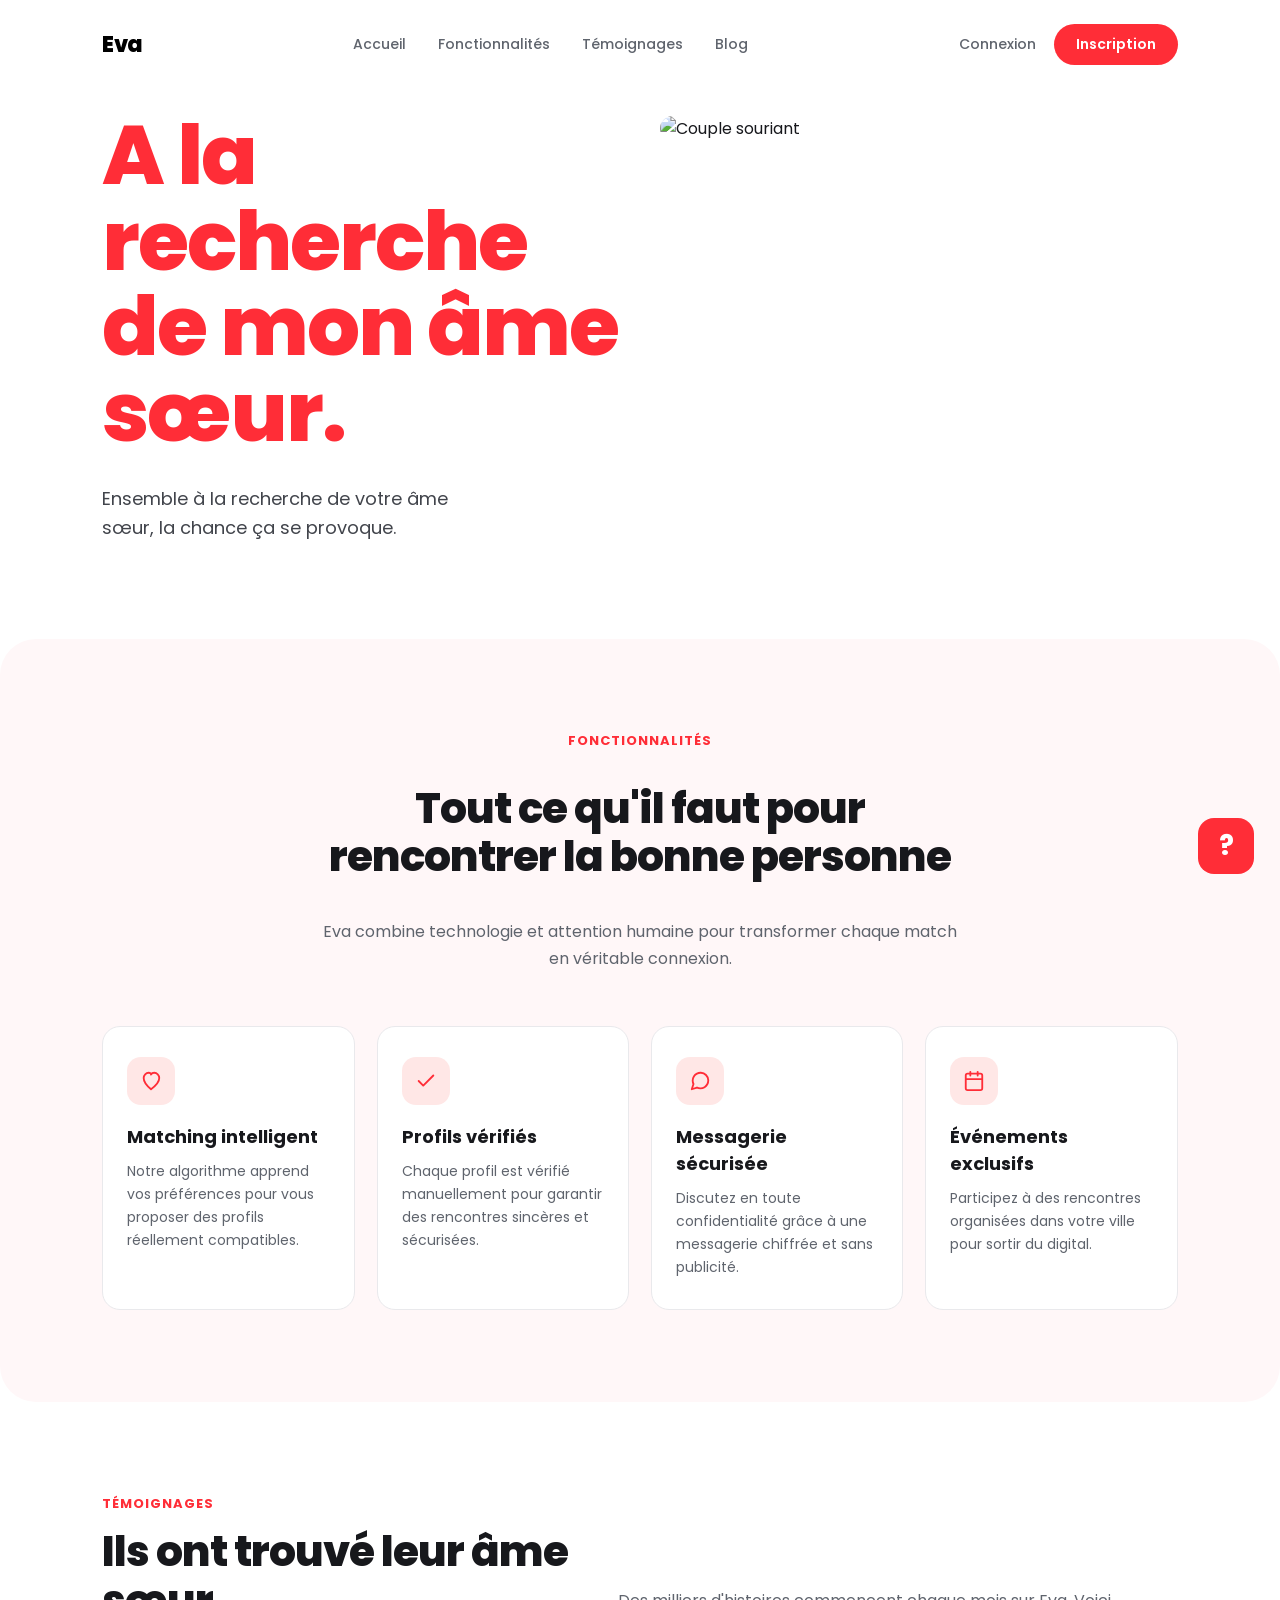
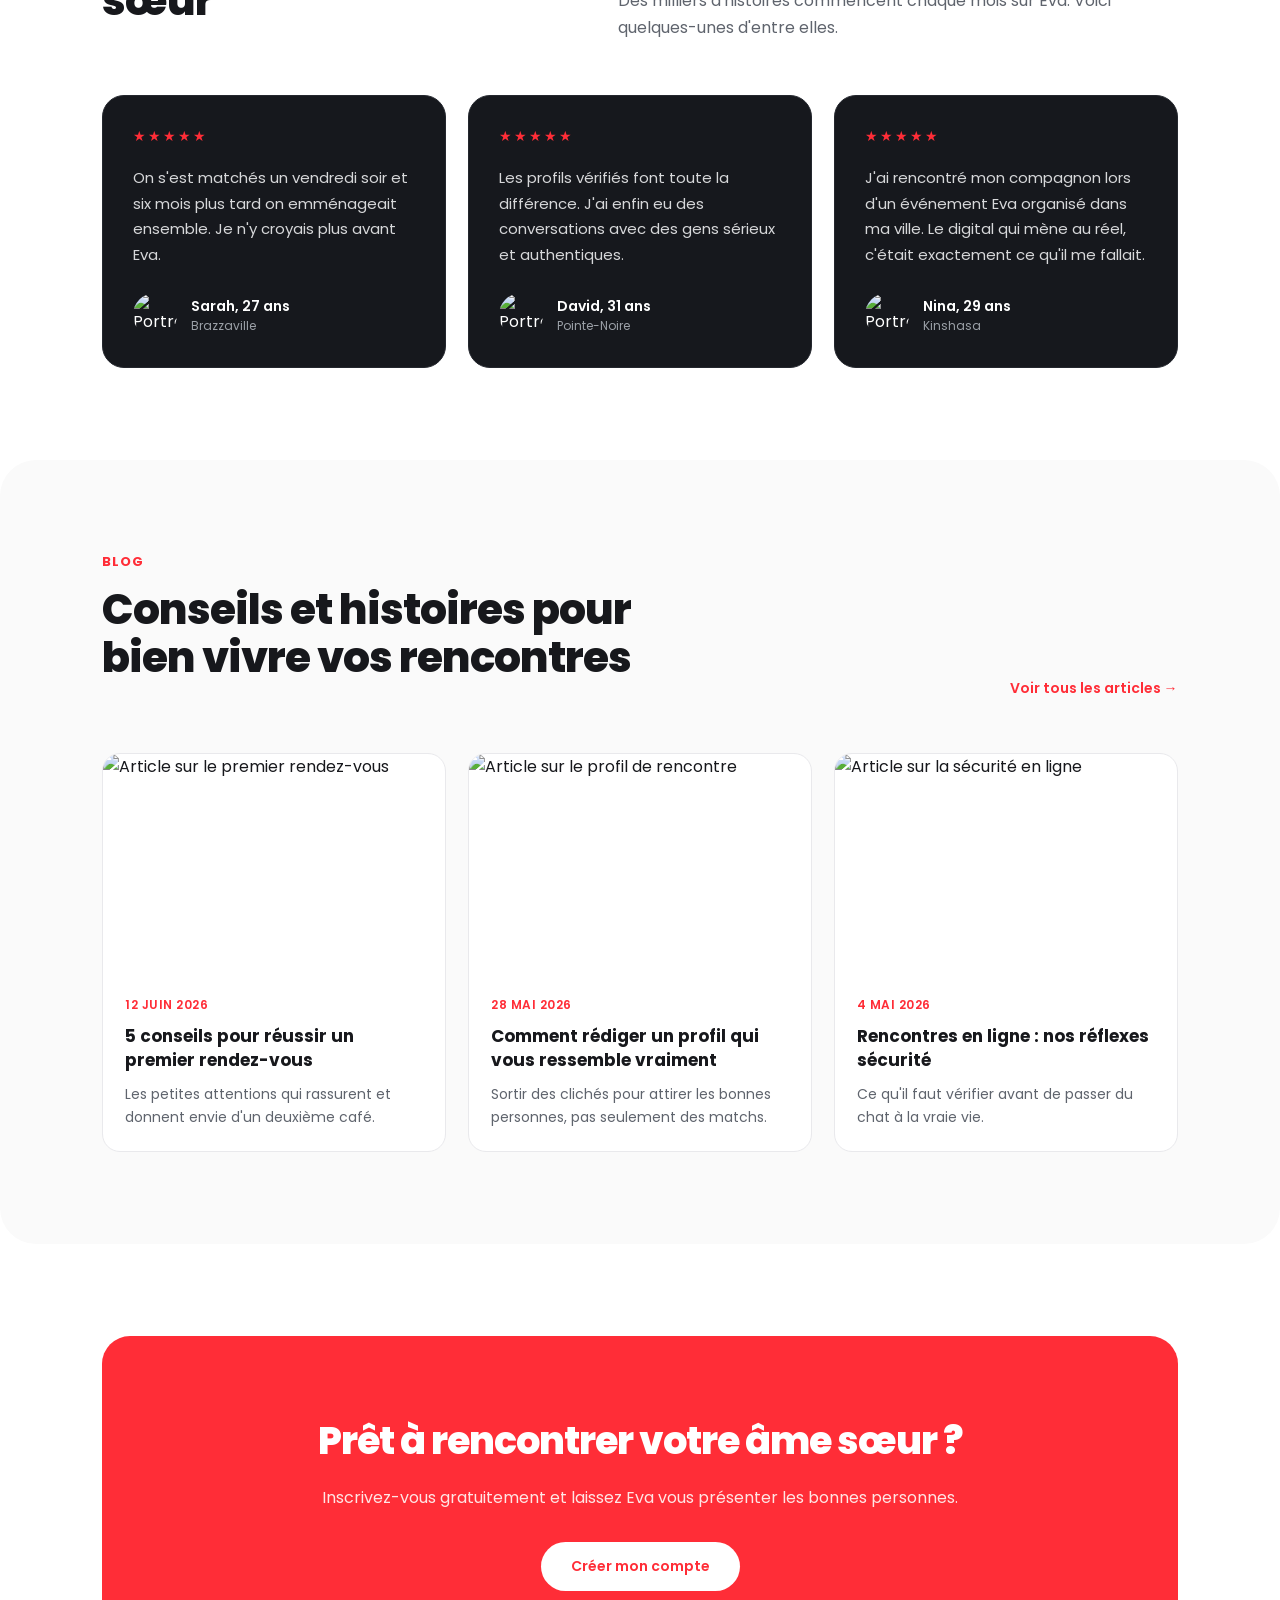
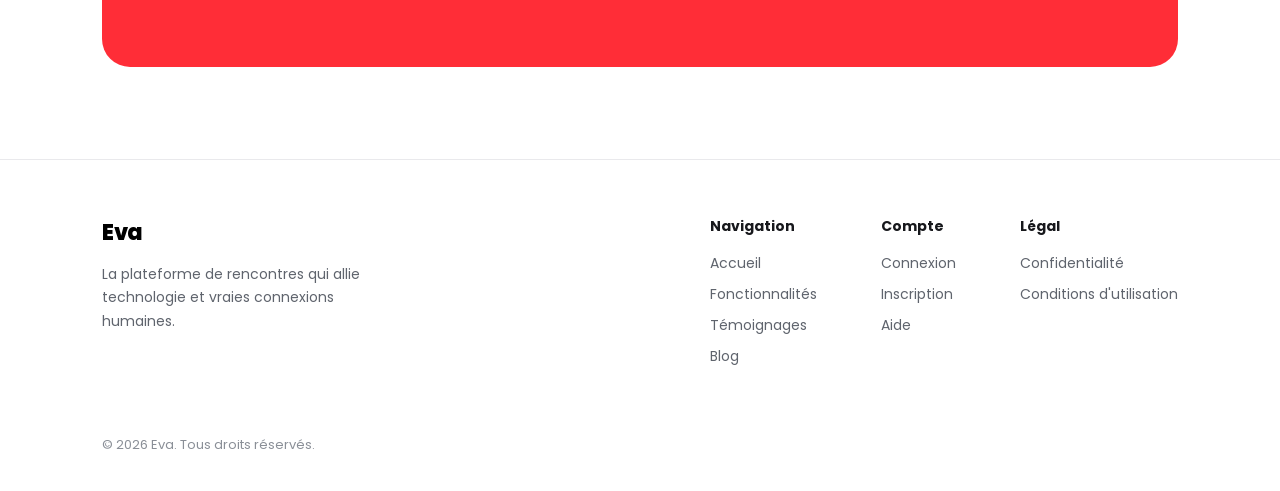
==== commit 991dd89a: "dialog tag add and inscription items delete" ====
--- a/index.html
+++ b/index.html
@@ -21,7 +21,6 @@
             <a href="src/page/fonctionnalites.html">Fonctionnalités</a>
             <a href="src/page/comments.html">Témoignages</a>
             <a href="src/page/blog.html">Blog</a>
-            <a href="src/page/form.html">Inscription</a>
         </nav>
         <div class="auth-buttons">
             <a href="src/page/login.html" class="login">Connexion</a>
@@ -283,9 +282,13 @@
     <div class="site-footer-bottom">© 2026 Eva. Tous droits réservés.</div>
 
     <dialog id="maBoiteDialogue">
-        <p>Ceci est le contenu de votre fenêtre modale.</p>
+        <p>
+            Eva est une plateforme de rencontres pensée pour aider les personnes à
+            créer des connexions vraies, simples et sécurisées. Vous y trouverez
+            des fonctionnalités de mise en relation, de messagerie et de
+            témoignages pour accompagner chaque étape de la rencontre.
+        </p>
         <button id="fermerDialog">
-            <!-- SVG X pour fermer -->
             <svg xmlns="http://www.w3.org/2000/svg" width="24" height="24" viewBox="0 0 24 24" fill="none"
                 stroke="currentColor" stroke-width="2" stroke-linecap="round" stroke-linejoin="round"
                 class="feather feather-x">
@@ -300,4 +303,4 @@
     <script src="src/js/animate.js" defer></script>
 </body>
 
-</html>+</html>
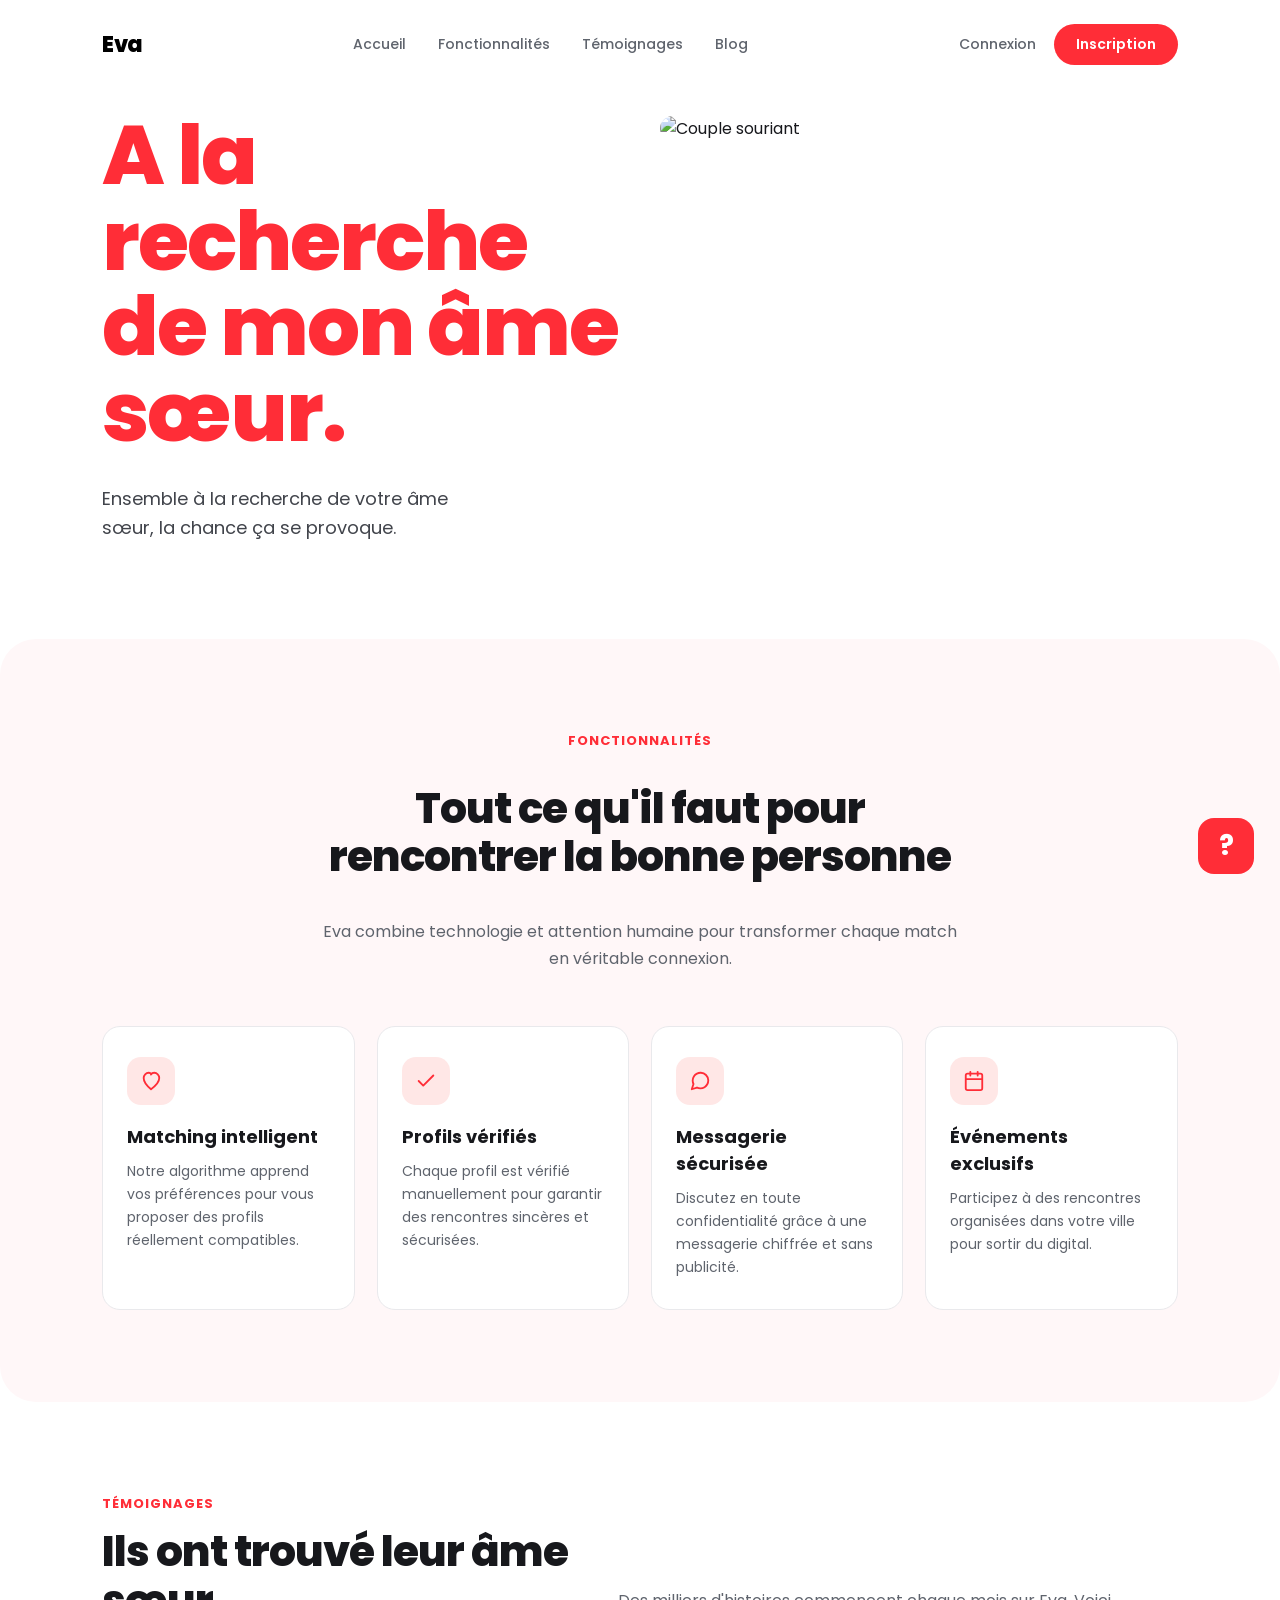
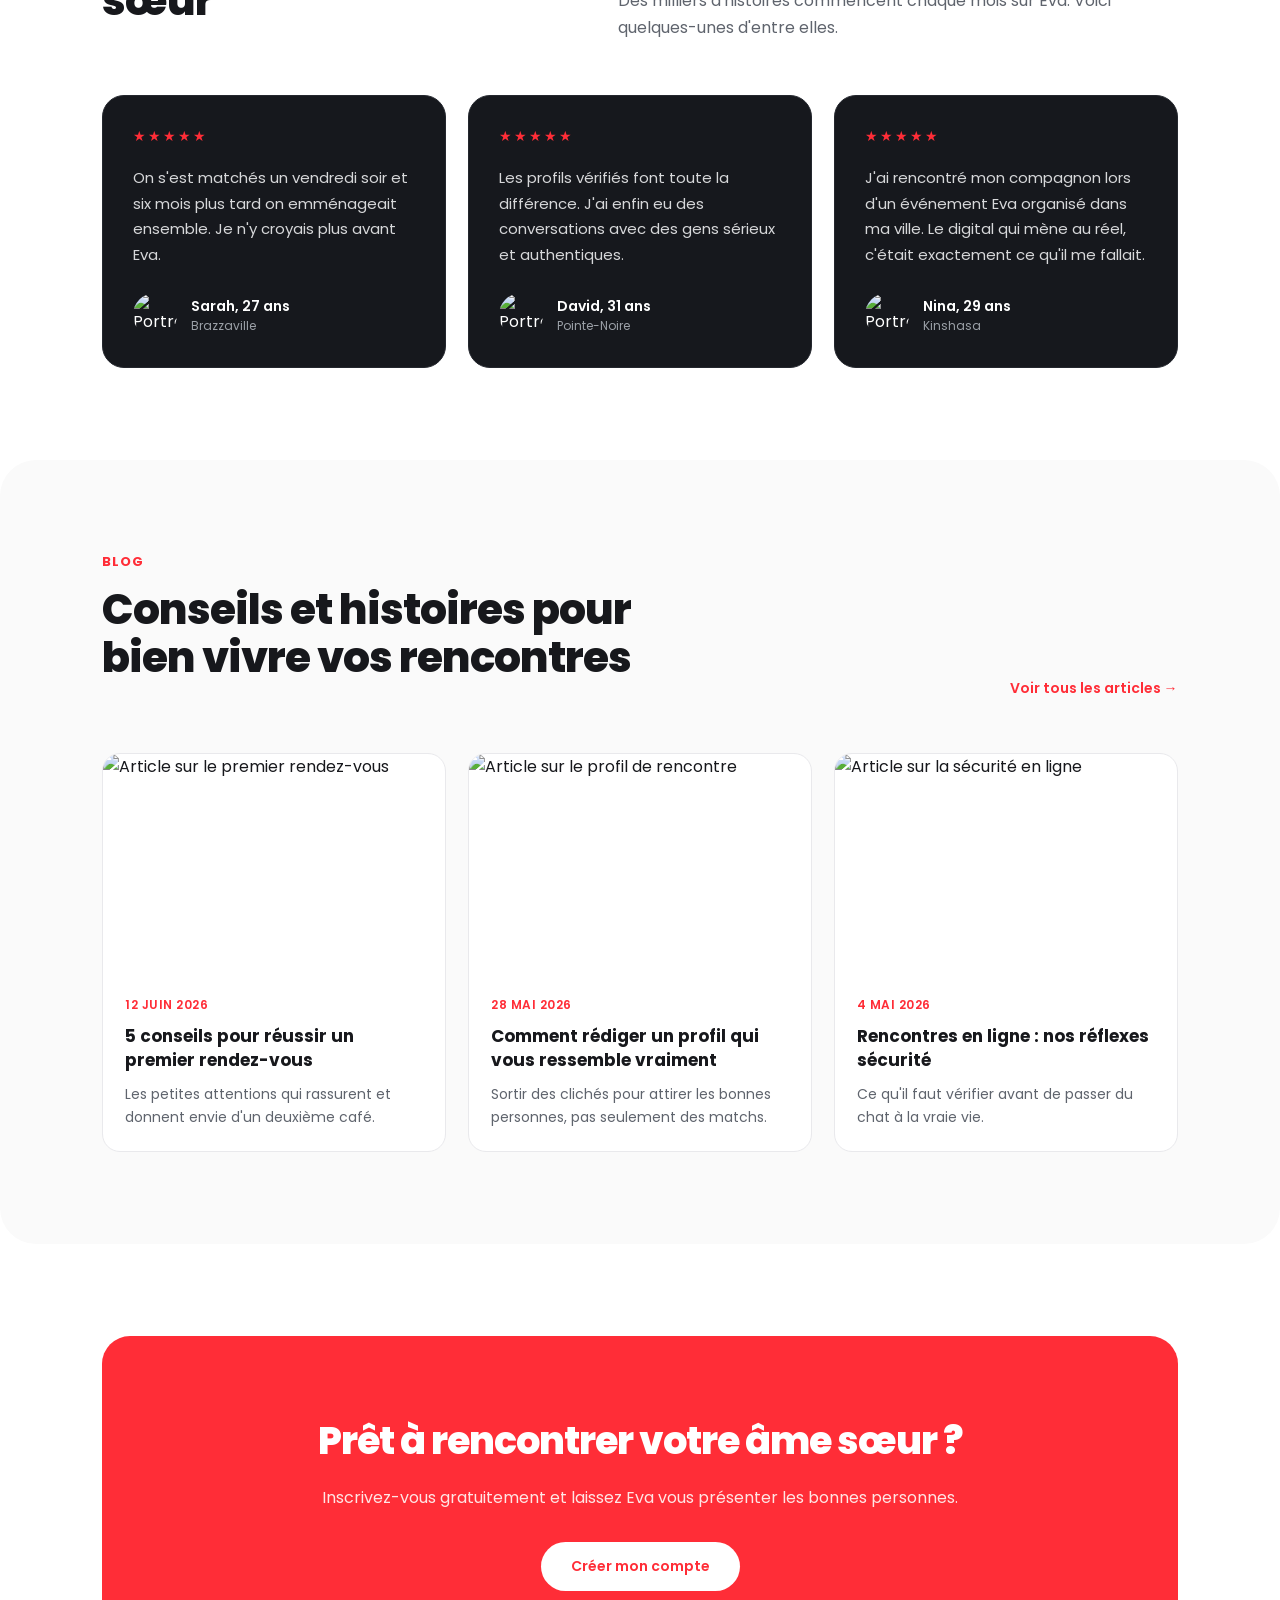
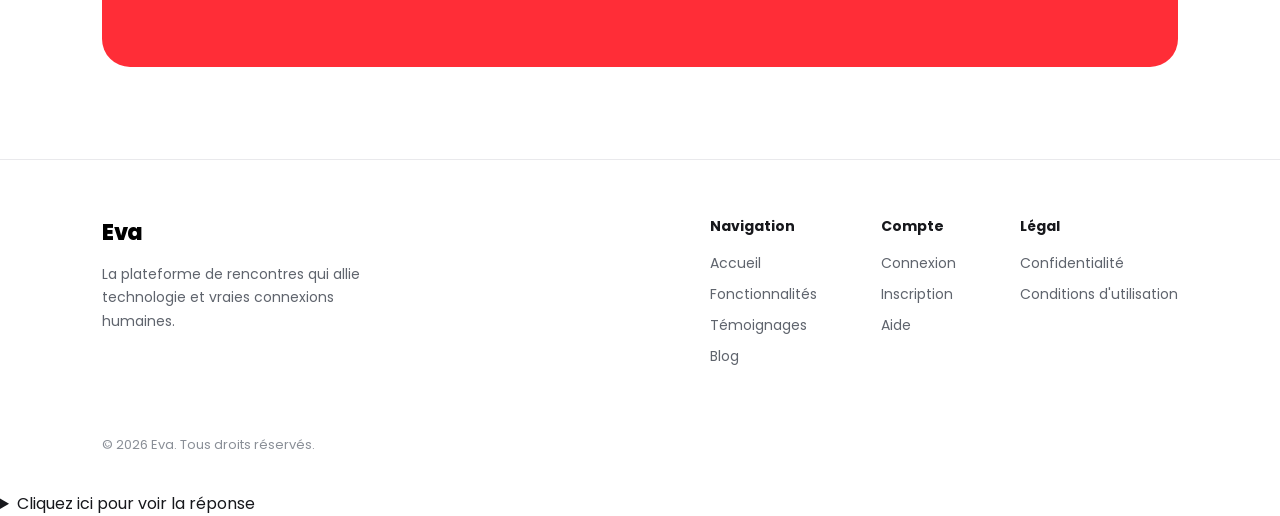
==== commit e7b109d1: "commit" ====
--- a/index.html
+++ b/index.html
@@ -10,6 +10,7 @@
     <link rel="preconnect" href="https://fonts.gstatic.com" crossorigin />
     <link href="https://fonts.googleapis.com/css2?family=Poppins:wght@400;500;600;700;800&display=swap"
         rel="stylesheet" />
+    <link rel="icon" type="image/svg+xml" href="src/assets/eva-icon.svg" />
     <link rel="stylesheet" href="src/css/style.css" />
 </head>
 
@@ -282,6 +283,7 @@
     <div class="site-footer-bottom">© 2026 Eva. Tous droits réservés.</div>
 
     <dialog id="maBoiteDialogue">
+        <h2>Bienvenue sur Eva !</h2>
         <p>
             Eva est une plateforme de rencontres pensée pour aider les personnes à
             créer des connexions vraies, simples et sécurisées. Vous y trouverez
@@ -298,6 +300,12 @@
         </button>
     </dialog>
 
+    <details>
+  <summary>Cliquez ici pour voir la réponse</summary>
+  <p>Le contenu caché apparaît instantanément !</p>
+</details>
+
+
     <div id="ouvrirDialog" class="help-button">?</div>
     <script src="src/js/main.js"></script>
     <script src="src/js/animate.js" defer></script>
--- a/src/css/style.css
+++ b/src/css/style.css
@@ -81,11 +81,11 @@
     border: none;
     border-radius: 16px;
     padding: 20px;
-    max-width: 400px;
-    height: 100px;
-    width: 100%;
-    box-shadow: 0 4px 12px rgba(0, 0, 0, 0.15);
-    /* Centrer horizontalement */
+    width: min(90vw, 420px);
+    max-width: 420px;
+    background: #fff;
+    color: var(--text);
+    box-shadow: 0 20px 50px rgba(0, 0, 0, 0.16);
     position: fixed;
     top: 50%;
     left: 50%;
@@ -93,32 +93,36 @@
 }
 
 dialog::backdrop {
-    background: rgba(0, 0, 0, 0.5);
+    background: rgba(18, 18, 22, 0.55);
+}
+
+dialog h2 {
+    color: var(--brand);
+    font-size: 1.4rem;
+    margin-bottom: 12px;
 }
 
 dialog p {
-    font-size: 16px;
+    color: var(--muted-strong);
+    line-height: 1.7;
+    margin-bottom: 18px;
+}
+
+dialog button {
+    border: none;
+    background: transparent;
     color: var(--text);
-    line-height: 1.5;
-    margin-top: 20px;
-}
-
-dialog button {
-    background: none;
-    border: none;
-    font-size: 18px;
     cursor: pointer;
-    position: absolute;
-    top: 12px;
-    right: 12px;
-}
-
-dialog button:hover {
-    color: var(--brand);
-}
-
-dialog button:focus {
-    outline: none;
+    display: inline-flex;
+    align-items: center;
+    justify-content: center;
+    padding: 0;
+    margin-left: auto;
+}
+
+dialog button svg {
+    width: 22px;
+    height: 22px;
 }
 
 section {
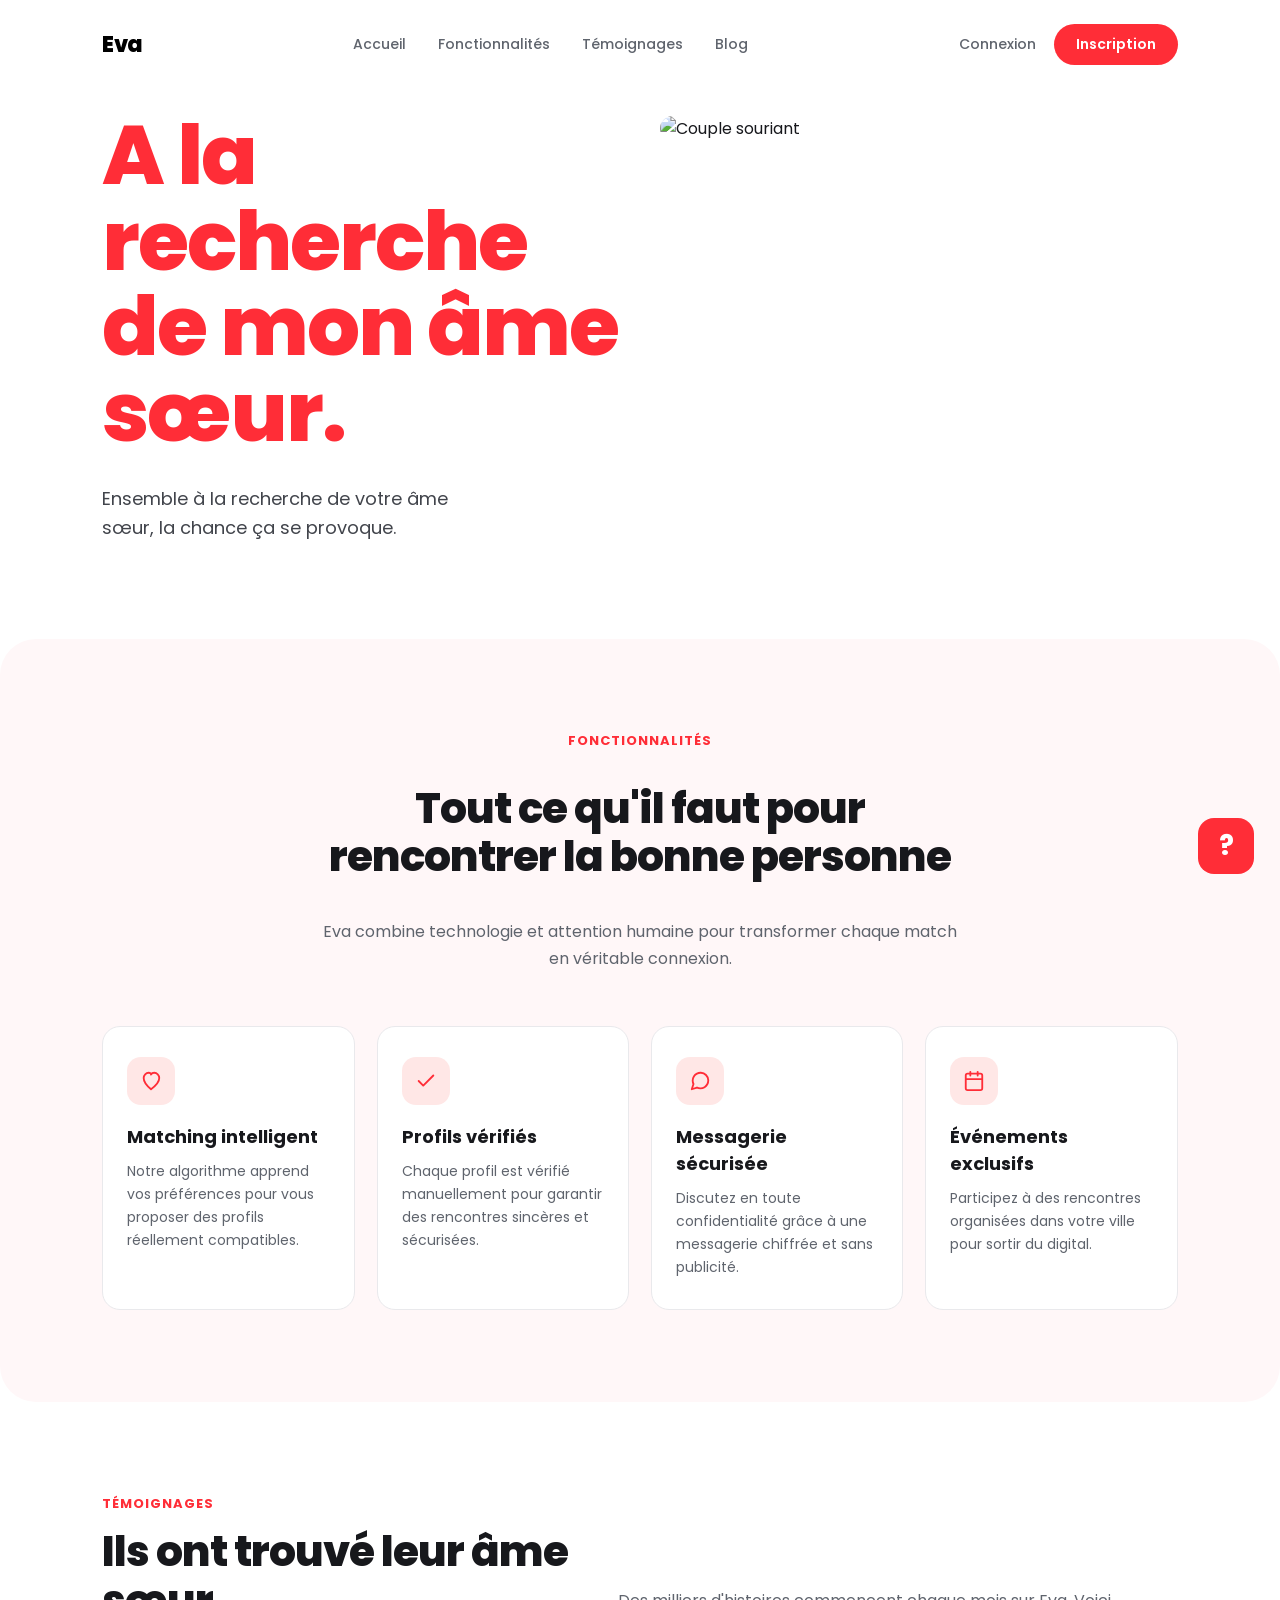
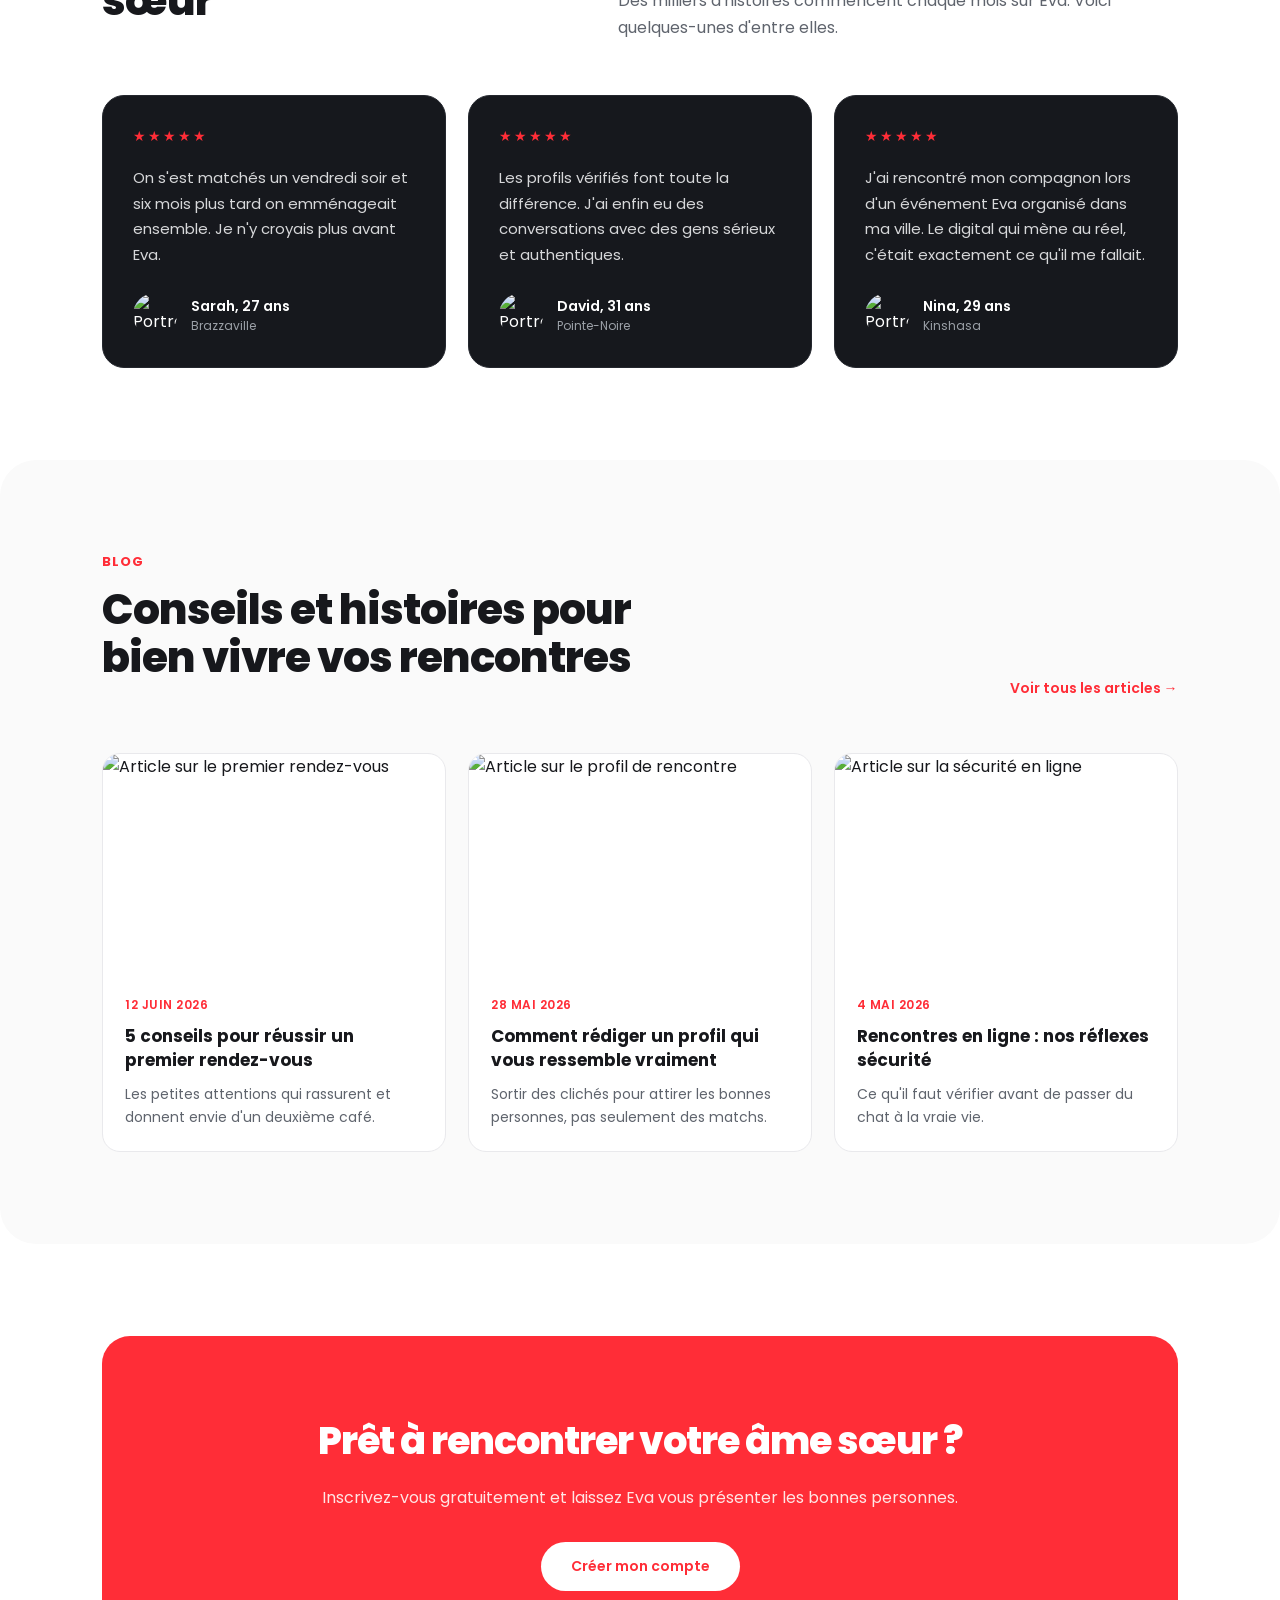
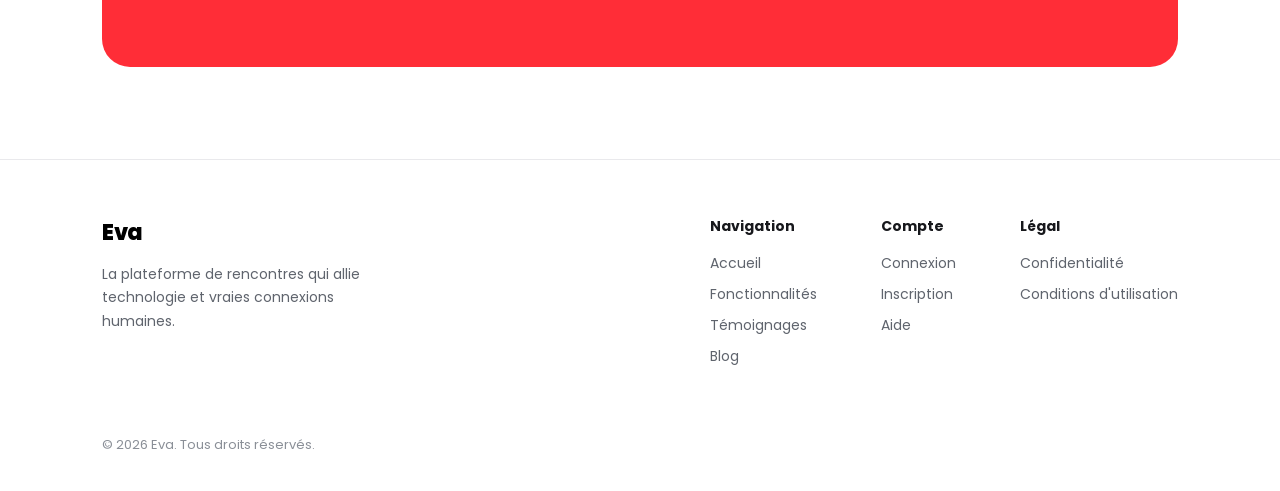
==== commit 088a3af0: "commit" ====
--- a/index.html
+++ b/index.html
@@ -10,7 +10,6 @@
     <link rel="preconnect" href="https://fonts.gstatic.com" crossorigin />
     <link href="https://fonts.googleapis.com/css2?family=Poppins:wght@400;500;600;700;800&display=swap"
         rel="stylesheet" />
-    <link rel="icon" type="image/svg+xml" href="src/assets/eva-icon.svg" />
     <link rel="stylesheet" href="src/css/style.css" />
 </head>
 
@@ -300,12 +299,6 @@
         </button>
     </dialog>
 
-    <details>
-  <summary>Cliquez ici pour voir la réponse</summary>
-  <p>Le contenu caché apparaît instantanément !</p>
-</details>
-
-
     <div id="ouvrirDialog" class="help-button">?</div>
     <script src="src/js/main.js"></script>
     <script src="src/js/animate.js" defer></script>
